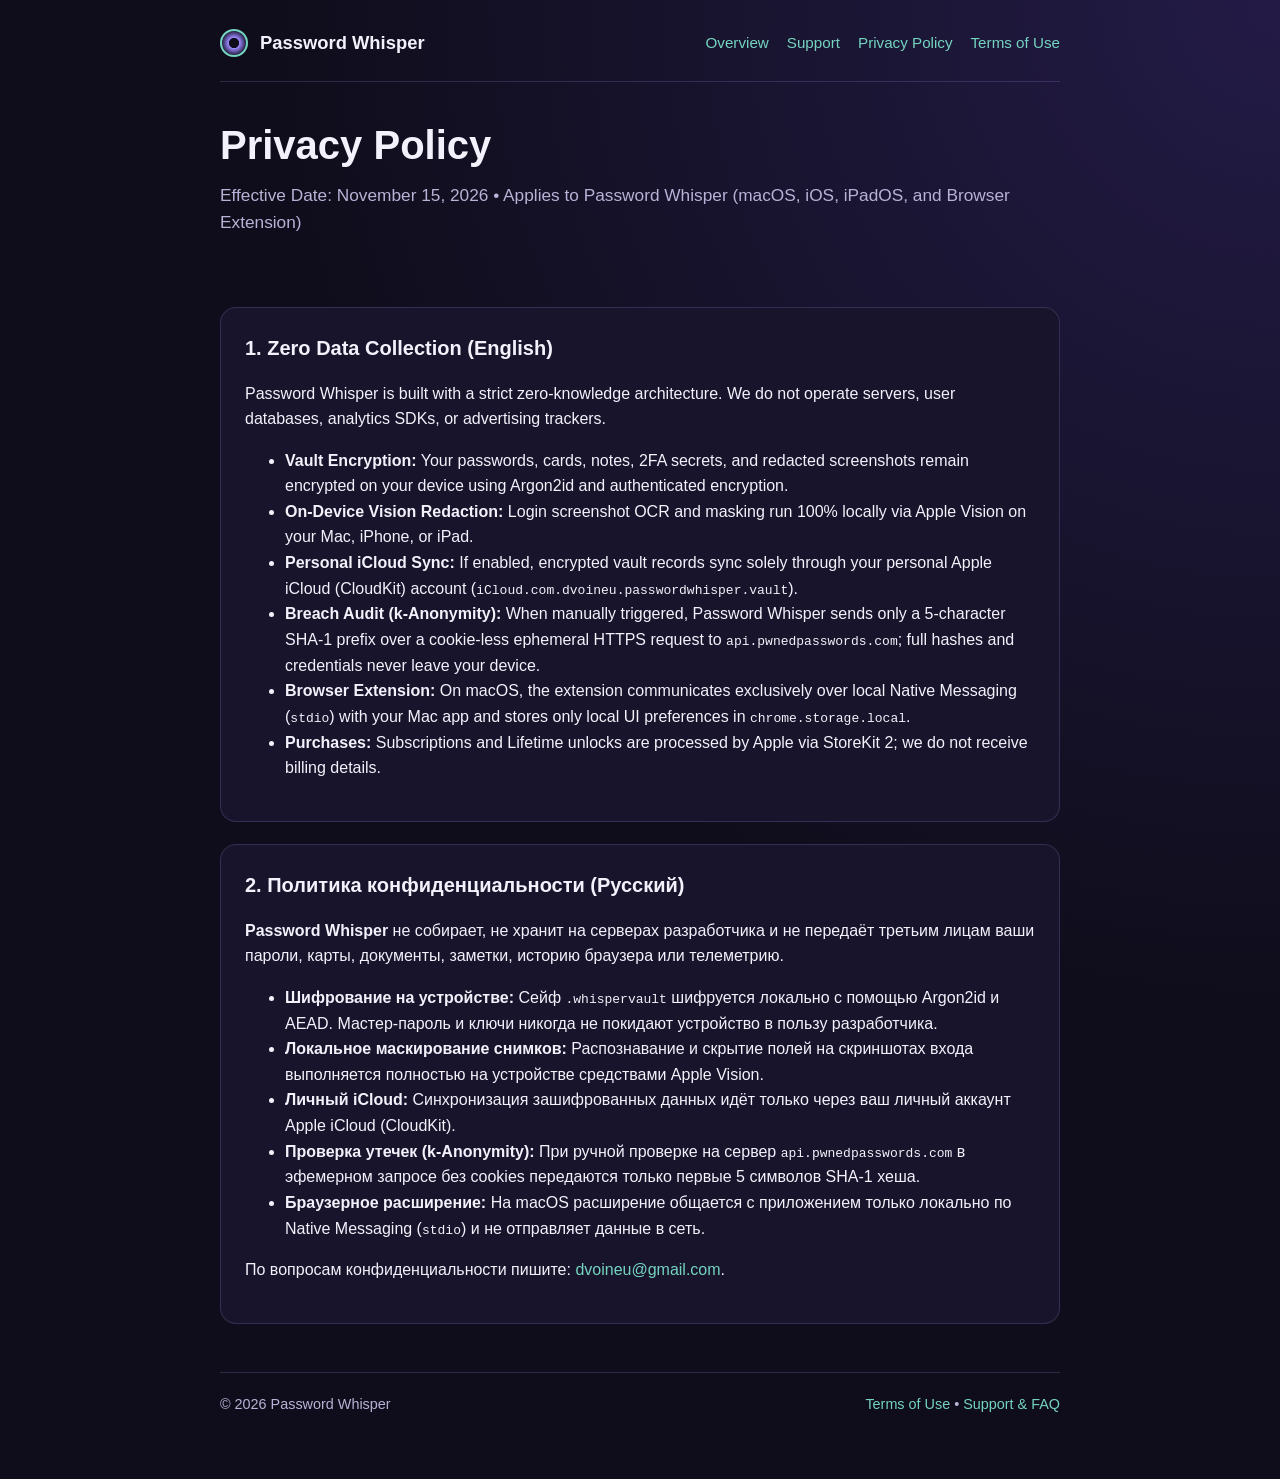
==== privacy/index.html @ 9f882ae6 "Deploy Password Whisper static site (Privacy Policy, Terms & Support)" ====
<!DOCTYPE html>
<html lang="en">
<head>
  <meta charset="utf-8">
  <meta name="viewport" content="width=device-width, initial-scale=1">
  <title>Privacy Policy — Password Whisper</title>
  <link rel="stylesheet" href="../style.css">
</head>
<body>
  <div class="wrap">
    <header>
      <a class="brand" href="../">
        <span class="iris-dot" aria-hidden="true"></span>
        <span>Password Whisper</span>
      </a>
      <nav aria-label="Primary">
        <a href="../">Overview</a>
        <a href="../support/">Support</a>
        <a href="./">Privacy Policy</a>
        <a href="../terms/">Terms of Use</a>
      </nav>
    </header>

    <main>
      <section class="hero">
        <h1>Privacy Policy</h1>
        <p class="lead">Effective Date: November 15, 2026 • Applies to Password Whisper (macOS, iOS, iPadOS, and Browser Extension)</p>
      </section>

      <section class="section">
        <h2>1. Zero Data Collection (English)</h2>
        <p>Password Whisper is built with a strict zero-knowledge architecture. We do not operate servers, user databases, analytics SDKs, or advertising trackers.</p>
        <ul>
          <li><strong>Vault Encryption:</strong> Your passwords, cards, notes, 2FA secrets, and redacted screenshots remain encrypted on your device using Argon2id and authenticated encryption.</li>
          <li><strong>On-Device Vision Redaction:</strong> Login screenshot OCR and masking run 100% locally via Apple Vision on your Mac, iPhone, or iPad.</li>
          <li><strong>Personal iCloud Sync:</strong> If enabled, encrypted vault records sync solely through your personal Apple iCloud (CloudKit) account (<code>iCloud.com.dvoineu.passwordwhisper.vault</code>).</li>
          <li><strong>Breach Audit (k-Anonymity):</strong> When manually triggered, Password Whisper sends only a 5-character SHA-1 prefix over a cookie-less ephemeral HTTPS request to <code>api.pwnedpasswords.com</code>; full hashes and credentials never leave your device.</li>
          <li><strong>Browser Extension:</strong> On macOS, the extension communicates exclusively over local Native Messaging (<code>stdio</code>) with your Mac app and stores only local UI preferences in <code>chrome.storage.local</code>.</li>
          <li><strong>Purchases:</strong> Subscriptions and Lifetime unlocks are processed by Apple via StoreKit 2; we do not receive billing details.</li>
        </ul>
      </section>

      <section class="section" lang="ru">
        <h2>2. Политика конфиденциальности (Русский)</h2>
        <p><strong>Password Whisper</strong> не собирает, не хранит на серверах разработчика и не передаёт третьим лицам ваши пароли, карты, документы, заметки, историю браузера или телеметрию.</p>
        <ul>
          <li><strong>Шифрование на устройстве:</strong> Сейф <code>.whispervault</code> шифруется локально с помощью Argon2id и AEAD. Мастер-пароль и ключи никогда не покидают устройство в пользу разработчика.</li>
          <li><strong>Локальное маскирование снимков:</strong> Распознавание и скрытие полей на скриншотах входа выполняется полностью на устройстве средствами Apple Vision.</li>
          <li><strong>Личный iCloud:</strong> Синхронизация зашифрованных данных идёт только через ваш личный аккаунт Apple iCloud (CloudKit).</li>
          <li><strong>Проверка утечек (k-Anonymity):</strong> При ручной проверке на сервер <code>api.pwnedpasswords.com</code> в эфемерном запросе без cookies передаются только первые 5 символов SHA-1 хеша.</li>
          <li><strong>Браузерное расширение:</strong> На macOS расширение общается с приложением только локально по Native Messaging (<code>stdio</code>) и не отправляет данные в сеть.</li>
        </ul>
        <p>По вопросам конфиденциальности пишите: <a href="mailto:dvoineu@gmail.com">dvoineu@gmail.com</a>.</p>
      </section>
    </main>

    <footer>
      <span>© 2026 Password Whisper</span>
      <span><a href="../terms/">Terms of Use</a> • <a href="../support/">Support & FAQ</a></span>
    </footer>
  </div>
</body>
</html>
---- style.css ----
:root {
  --bg: #0f0d1b;
  --surface: #18142b;
  --surface-alt: #211c3a;
  --border: rgba(167, 152, 240, 0.2);
  --text: #f3f1fb;
  --muted: #b8b2d6;
  --accent: #74d4c0;
  --iris: #9c88ff;
}

* {
  box-sizing: border-box;
}

body {
  margin: 0;
  font-family: -apple-system, BlinkMacSystemFont, "SF Pro Text", "Segoe UI", Roboto, sans-serif;
  background: radial-gradient(circle at top right, #231b46 0%, var(--bg) 52%);
  color: var(--text);
  line-height: 1.6;
}

a {
  color: var(--accent);
  text-decoration: none;
}

a:hover {
  text-decoration: underline;
}

.wrap {
  max-width: 880px;
  margin: 0 auto;
  padding: 28px 20px 64px;
}

header {
  display: flex;
  flex-wrap: wrap;
  align-items: center;
  justify-content: space-between;
  gap: 16px;
  padding-bottom: 24px;
  border-bottom: 1px solid var(--border);
}

.brand {
  display: flex;
  align-items: center;
  gap: 12px;
  font-weight: 700;
  font-size: 1.15rem;
  color: var(--text);
}

.iris-dot {
  width: 28px;
  height: 28px;
  border-radius: 50%;
  border: 2px solid var(--accent);
  background: radial-gradient(circle, var(--bg) 28%, var(--iris) 32%, var(--surface) 75%);
  display: inline-block;
}

nav {
  display: flex;
  flex-wrap: wrap;
  gap: 18px;
  font-size: 0.95rem;
}

.hero {
  padding: 40px 0 28px;
}

h1 {
  font-size: clamp(1.9rem, 4vw, 2.5rem);
  line-height: 1.18;
  margin: 0 0 12px;
}

.lead {
  color: var(--muted);
  font-size: 1.08rem;
  margin: 0 0 20px;
}

.badges {
  display: flex;
  flex-wrap: wrap;
  gap: 10px;
  margin-bottom: 12px;
}

.badge {
  background: var(--surface-alt);
  border: 1px solid var(--border);
  border-radius: 999px;
  padding: 6px 12px;
  font-size: 0.85rem;
  color: var(--text);
}

.grid {
  display: grid;
  grid-template-columns: repeat(auto-fit, minmax(250px, 1fr));
  gap: 16px;
  margin: 24px 0;
}

.card {
  background: var(--surface);
  border: 1px solid var(--border);
  border-radius: 16px;
  padding: 20px;
}

.card h2,
.card h3 {
  margin-top: 0;
  font-size: 1.1rem;
}

.card p,
.card li {
  color: var(--muted);
}

.section {
  background: var(--surface);
  border: 1px solid var(--border);
  border-radius: 16px;
  padding: 24px;
  margin-top: 22px;
}

.section h2 {
  margin-top: 0;
  font-size: 1.25rem;
}

footer {
  margin-top: 48px;
  padding-top: 20px;
  border-top: 1px solid var(--border);
  color: var(--muted);
  font-size: 0.9rem;
  display: flex;
  flex-wrap: wrap;
  justify-content: space-between;
  gap: 12px;
}
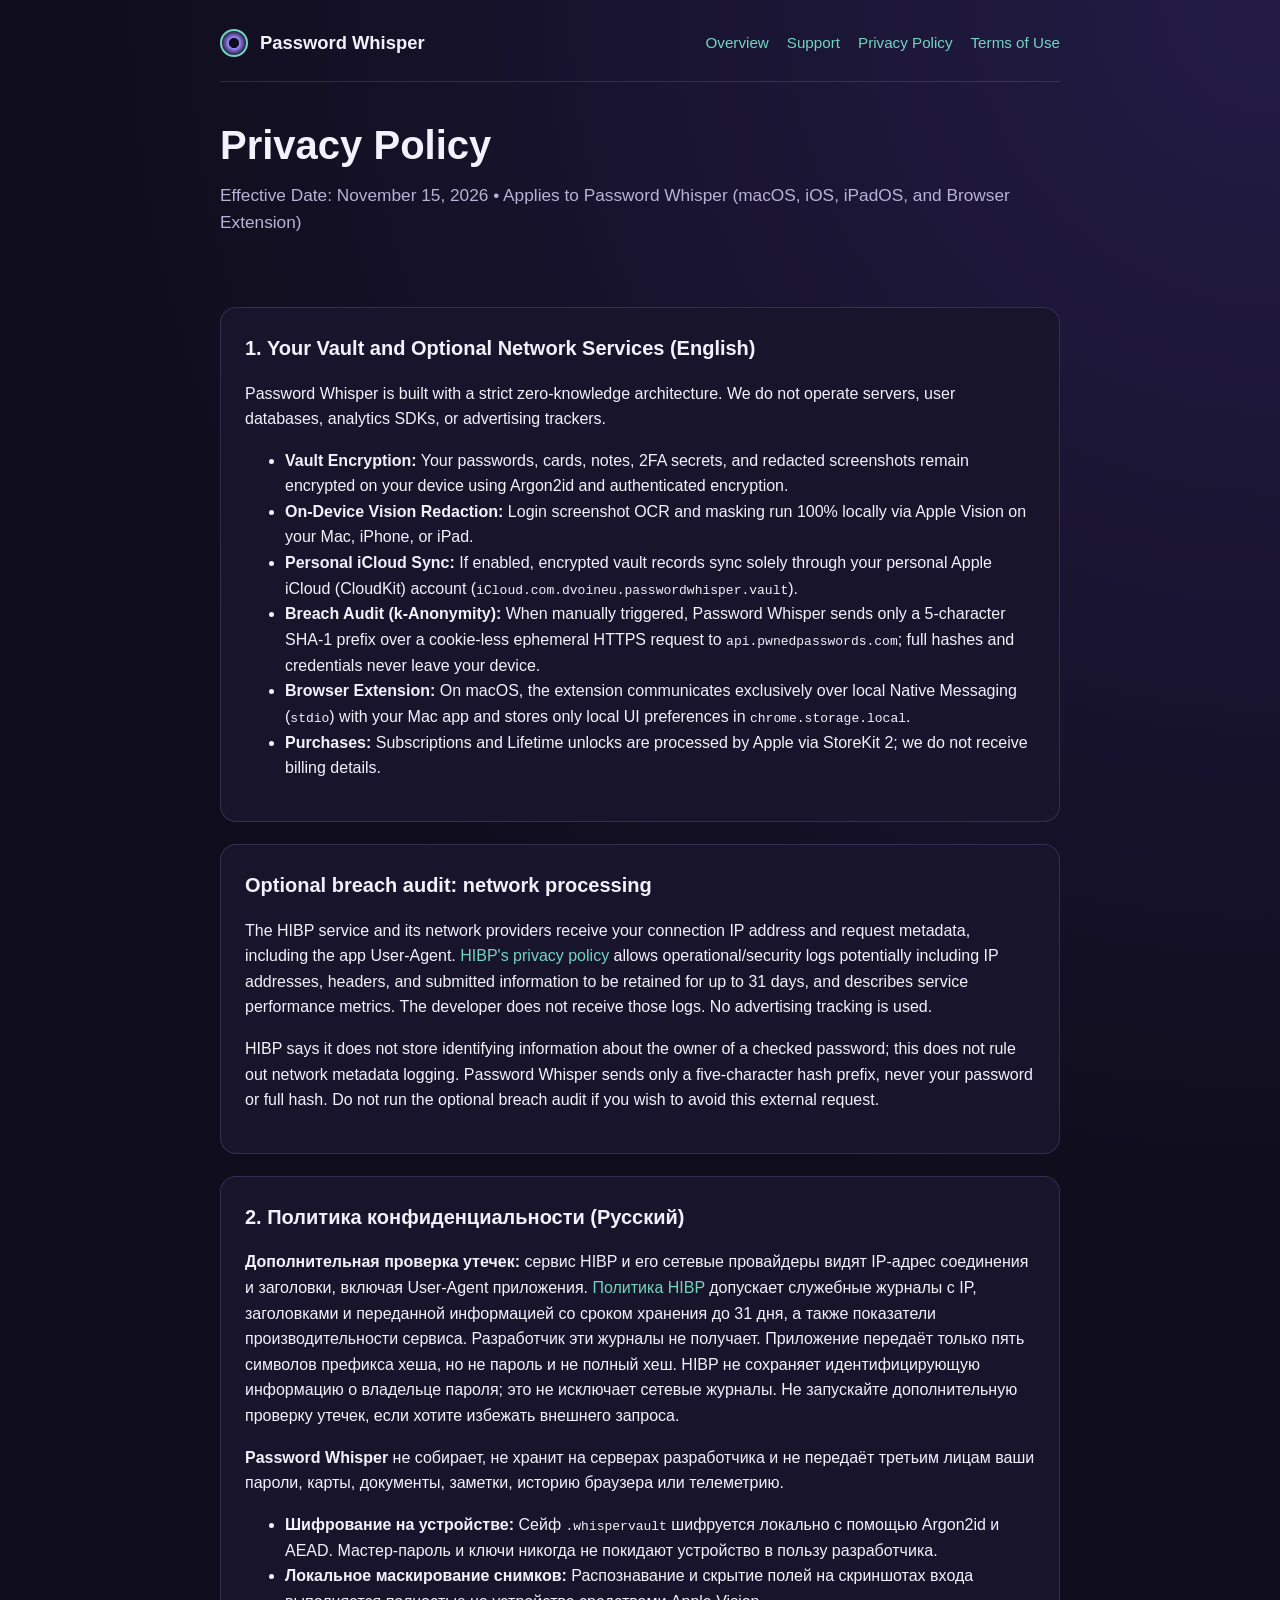
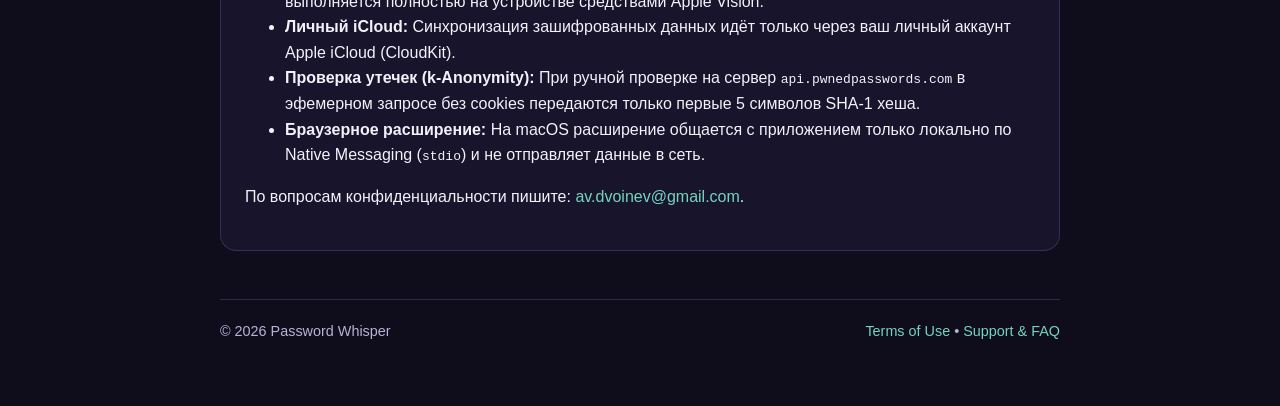
==== commit bfc1a5aa: "docs(privacy): disclose HIBP operational logging" ====
--- a/privacy/index.html
+++ b/privacy/index.html
@@ -28,7 +28,7 @@
       </section>
 
       <section class="section">
-        <h2>1. Zero Data Collection (English)</h2>
+        <h2>1. Your Vault and Optional Network Services (English)</h2>
         <p>Password Whisper is built with a strict zero-knowledge architecture. We do not operate servers, user databases, analytics SDKs, or advertising trackers.</p>
         <ul>
           <li><strong>Vault Encryption:</strong> Your passwords, cards, notes, 2FA secrets, and redacted screenshots remain encrypted on your device using Argon2id and authenticated encryption.</li>
@@ -40,8 +40,15 @@
         </ul>
       </section>
 
+      <section class="section">
+        <h2>Optional breach audit: network processing</h2>
+        <p>The HIBP service and its network providers receive your connection IP address and request metadata, including the app User-Agent. <a href="https://haveibeenpwned.com/privacy/">HIBP's privacy policy</a> allows operational/security logs potentially including IP addresses, headers, and submitted information to be retained for up to 31 days, and describes service performance metrics. The developer does not receive those logs. No advertising tracking is used.</p>
+        <p>HIBP says it does not store identifying information about the owner of a checked password; this does not rule out network metadata logging. Password Whisper sends only a five-character hash prefix, never your password or full hash. Do not run the optional breach audit if you wish to avoid this external request.</p>
+      </section>
+
       <section class="section" lang="ru">
         <h2>2. Политика конфиденциальности (Русский)</h2>
+        <p><strong>Дополнительная проверка утечек:</strong> сервис HIBP и его сетевые провайдеры видят IP-адрес соединения и заголовки, включая User-Agent приложения. <a href="https://haveibeenpwned.com/privacy/">Политика HIBP</a> допускает служебные журналы с IP, заголовками и переданной информацией со сроком хранения до 31 дня, а также показатели производительности сервиса. Разработчик эти журналы не получает. Приложение передаёт только пять символов префикса хеша, но не пароль и не полный хеш. HIBP не сохраняет идентифицирующую информацию о владельце пароля; это не исключает сетевые журналы. Не запускайте дополнительную проверку утечек, если хотите избежать внешнего запроса.</p>
         <p><strong>Password Whisper</strong> не собирает, не хранит на серверах разработчика и не передаёт третьим лицам ваши пароли, карты, документы, заметки, историю браузера или телеметрию.</p>
         <ul>
           <li><strong>Шифрование на устройстве:</strong> Сейф <code>.whispervault</code> шифруется локально с помощью Argon2id и AEAD. Мастер-пароль и ключи никогда не покидают устройство в пользу разработчика.</li>
@@ -50,7 +57,7 @@
           <li><strong>Проверка утечек (k-Anonymity):</strong> При ручной проверке на сервер <code>api.pwnedpasswords.com</code> в эфемерном запросе без cookies передаются только первые 5 символов SHA-1 хеша.</li>
           <li><strong>Браузерное расширение:</strong> На macOS расширение общается с приложением только локально по Native Messaging (<code>stdio</code>) и не отправляет данные в сеть.</li>
         </ul>
-        <p>По вопросам конфиденциальности пишите: <a href="mailto:dvoineu@gmail.com">dvoineu@gmail.com</a>.</p>
+        <p>По вопросам конфиденциальности пишите: <a href="mailto:av.dvoinev@gmail.com">av.dvoinev@gmail.com</a>.</p>
       </section>
     </main>
 
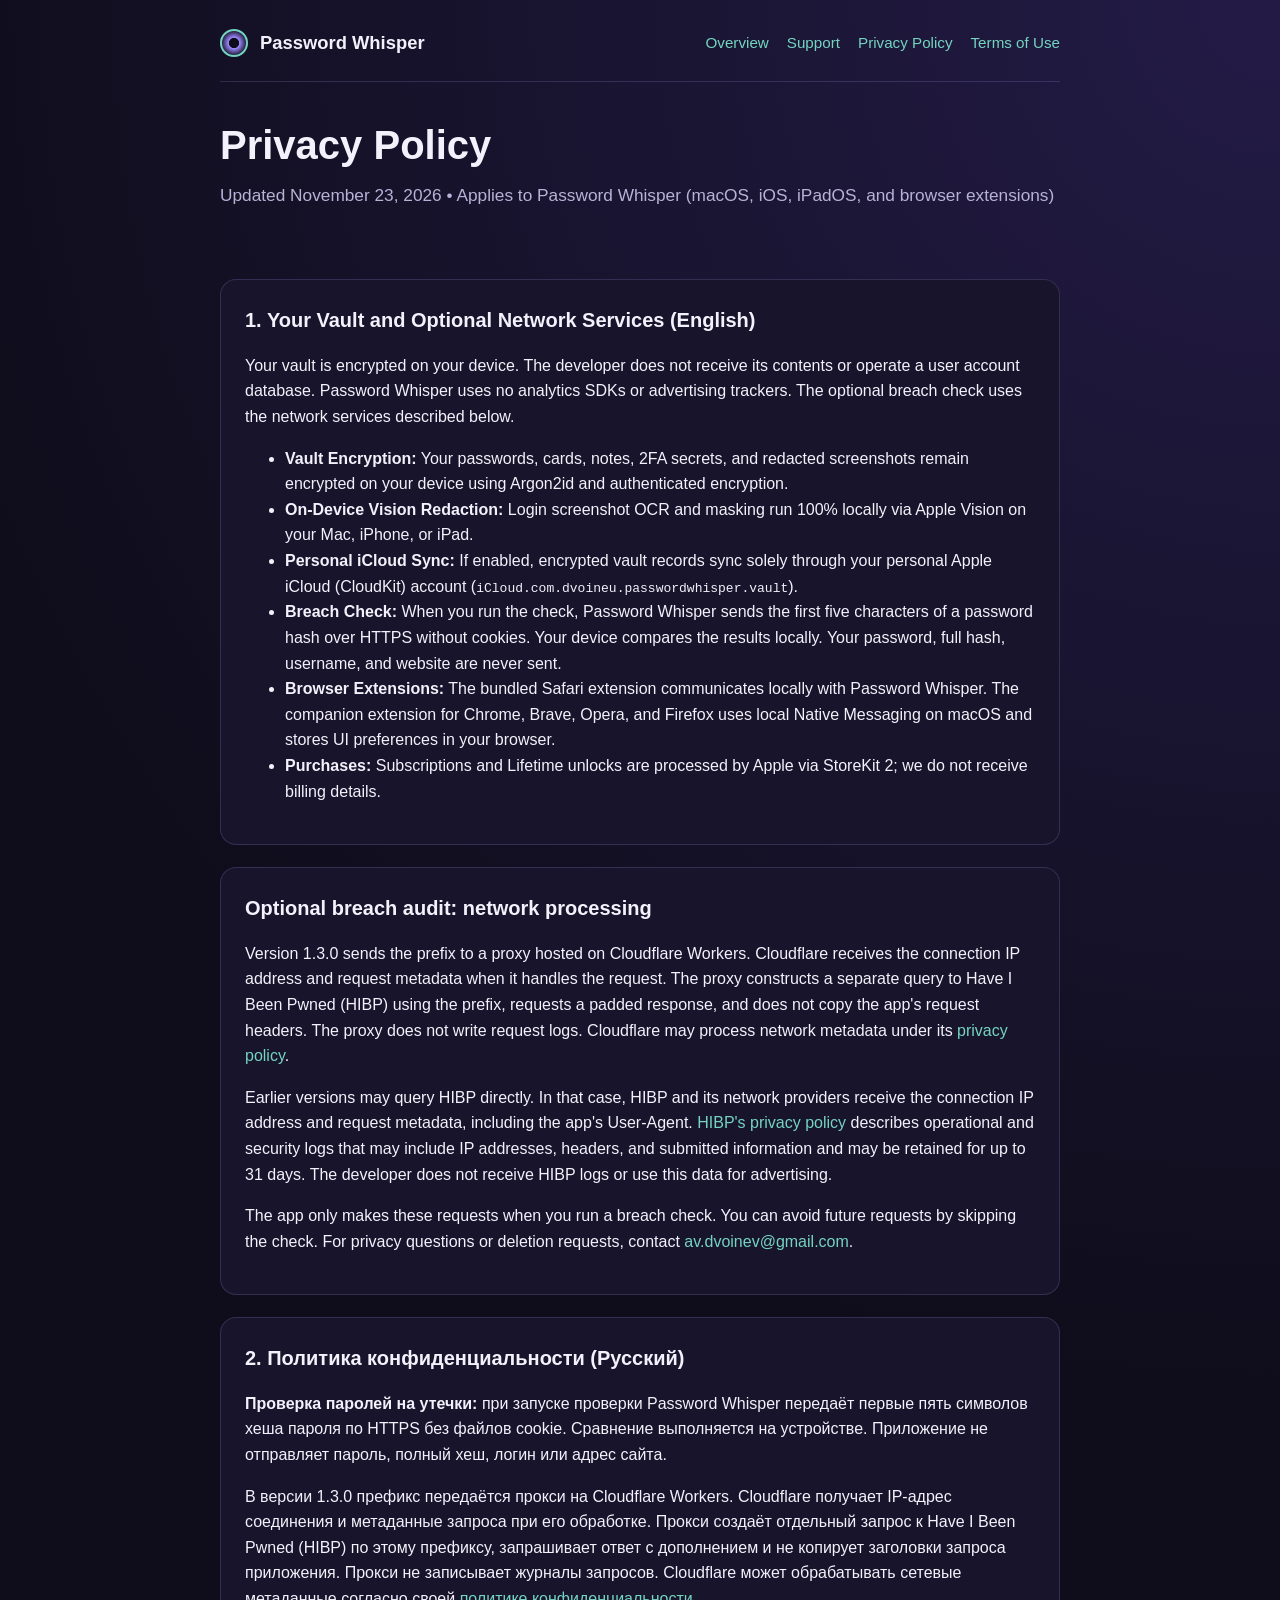
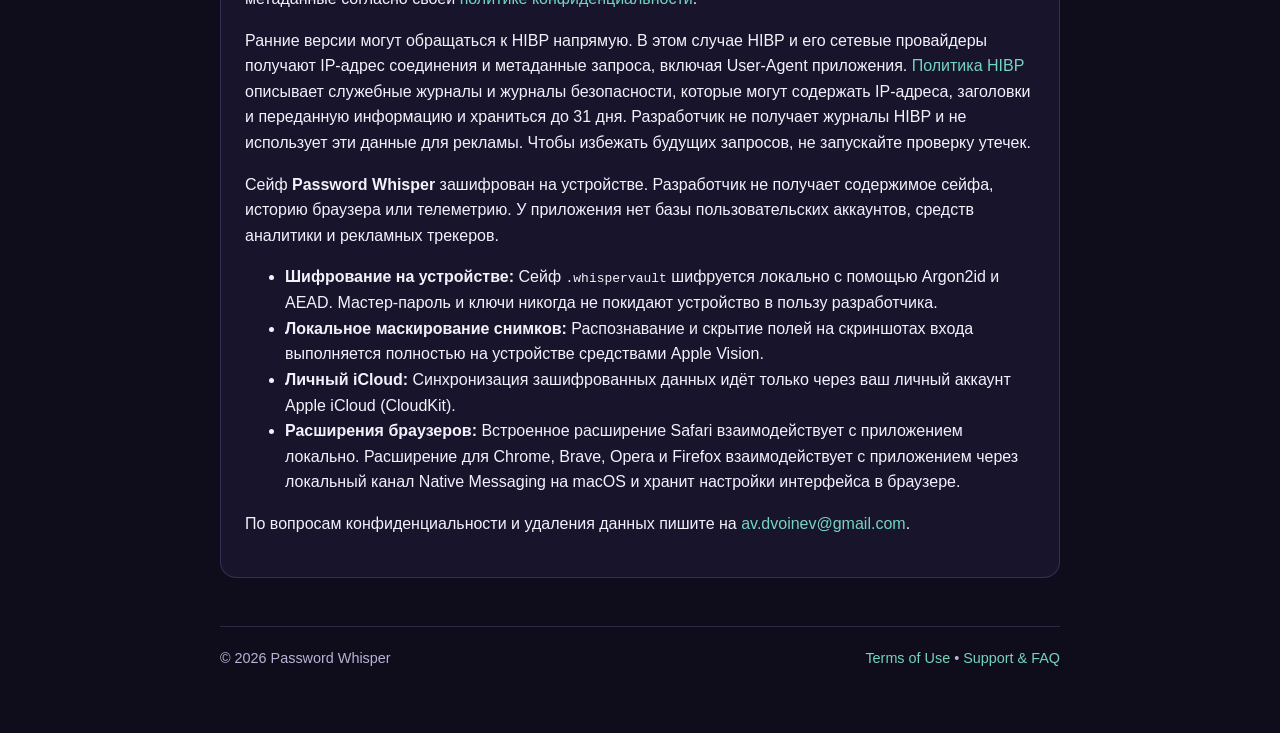
==== commit 0a3ca7a1: "docs(privacy): disclose breach-check proxy for 1.3.0" ====
--- a/privacy/index.html
+++ b/privacy/index.html
@@ -24,40 +24,42 @@
     <main>
       <section class="hero">
         <h1>Privacy Policy</h1>
-        <p class="lead">Effective Date: November 15, 2026 • Applies to Password Whisper (macOS, iOS, iPadOS, and Browser Extension)</p>
+        <p class="lead">Updated November 23, 2026 • Applies to Password Whisper (macOS, iOS, iPadOS, and browser extensions)</p>
       </section>
 
       <section class="section">
         <h2>1. Your Vault and Optional Network Services (English)</h2>
-        <p>Password Whisper is built with a strict zero-knowledge architecture. We do not operate servers, user databases, analytics SDKs, or advertising trackers.</p>
+        <p>Your vault is encrypted on your device. The developer does not receive its contents or operate a user account database. Password Whisper uses no analytics SDKs or advertising trackers. The optional breach check uses the network services described below.</p>
         <ul>
           <li><strong>Vault Encryption:</strong> Your passwords, cards, notes, 2FA secrets, and redacted screenshots remain encrypted on your device using Argon2id and authenticated encryption.</li>
           <li><strong>On-Device Vision Redaction:</strong> Login screenshot OCR and masking run 100% locally via Apple Vision on your Mac, iPhone, or iPad.</li>
           <li><strong>Personal iCloud Sync:</strong> If enabled, encrypted vault records sync solely through your personal Apple iCloud (CloudKit) account (<code>iCloud.com.dvoineu.passwordwhisper.vault</code>).</li>
-          <li><strong>Breach Audit (k-Anonymity):</strong> When manually triggered, Password Whisper sends only a 5-character SHA-1 prefix over a cookie-less ephemeral HTTPS request to <code>api.pwnedpasswords.com</code>; full hashes and credentials never leave your device.</li>
-          <li><strong>Browser Extension:</strong> On macOS, the extension communicates exclusively over local Native Messaging (<code>stdio</code>) with your Mac app and stores only local UI preferences in <code>chrome.storage.local</code>.</li>
+          <li><strong>Breach Check:</strong> When you run the check, Password Whisper sends the first five characters of a password hash over HTTPS without cookies. Your device compares the results locally. Your password, full hash, username, and website are never sent.</li>
+          <li><strong>Browser Extensions:</strong> The bundled Safari extension communicates locally with Password Whisper. The companion extension for Chrome, Brave, Opera, and Firefox uses local Native Messaging on macOS and stores UI preferences in your browser.</li>
           <li><strong>Purchases:</strong> Subscriptions and Lifetime unlocks are processed by Apple via StoreKit 2; we do not receive billing details.</li>
         </ul>
       </section>
 
       <section class="section">
         <h2>Optional breach audit: network processing</h2>
-        <p>The HIBP service and its network providers receive your connection IP address and request metadata, including the app User-Agent. <a href="https://haveibeenpwned.com/privacy/">HIBP's privacy policy</a> allows operational/security logs potentially including IP addresses, headers, and submitted information to be retained for up to 31 days, and describes service performance metrics. The developer does not receive those logs. No advertising tracking is used.</p>
-        <p>HIBP says it does not store identifying information about the owner of a checked password; this does not rule out network metadata logging. Password Whisper sends only a five-character hash prefix, never your password or full hash. Do not run the optional breach audit if you wish to avoid this external request.</p>
+        <p>Version 1.3.0 sends the prefix to a proxy hosted on Cloudflare Workers. Cloudflare receives the connection IP address and request metadata when it handles the request. The proxy constructs a separate query to Have I Been Pwned (HIBP) using the prefix, requests a padded response, and does not copy the app's request headers. The proxy does not write request logs. Cloudflare may process network metadata under its <a href="https://www.cloudflare.com/privacypolicy/">privacy policy</a>.</p>
+        <p>Earlier versions may query HIBP directly. In that case, HIBP and its network providers receive the connection IP address and request metadata, including the app's User-Agent. <a href="https://haveibeenpwned.com/privacy/">HIBP's privacy policy</a> describes operational and security logs that may include IP addresses, headers, and submitted information and may be retained for up to 31 days. The developer does not receive HIBP logs or use this data for advertising.</p>
+        <p>The app only makes these requests when you run a breach check. You can avoid future requests by skipping the check. For privacy questions or deletion requests, contact <a href="mailto:av.dvoinev@gmail.com">av.dvoinev@gmail.com</a>.</p>
       </section>
 
       <section class="section" lang="ru">
         <h2>2. Политика конфиденциальности (Русский)</h2>
-        <p><strong>Дополнительная проверка утечек:</strong> сервис HIBP и его сетевые провайдеры видят IP-адрес соединения и заголовки, включая User-Agent приложения. <a href="https://haveibeenpwned.com/privacy/">Политика HIBP</a> допускает служебные журналы с IP, заголовками и переданной информацией со сроком хранения до 31 дня, а также показатели производительности сервиса. Разработчик эти журналы не получает. Приложение передаёт только пять символов префикса хеша, но не пароль и не полный хеш. HIBP не сохраняет идентифицирующую информацию о владельце пароля; это не исключает сетевые журналы. Не запускайте дополнительную проверку утечек, если хотите избежать внешнего запроса.</p>
-        <p><strong>Password Whisper</strong> не собирает, не хранит на серверах разработчика и не передаёт третьим лицам ваши пароли, карты, документы, заметки, историю браузера или телеметрию.</p>
+        <p><strong>Проверка паролей на утечки:</strong> при запуске проверки Password Whisper передаёт первые пять символов хеша пароля по HTTPS без файлов cookie. Сравнение выполняется на устройстве. Приложение не отправляет пароль, полный хеш, логин или адрес сайта.</p>
+        <p>В версии 1.3.0 префикс передаётся прокси на Cloudflare Workers. Cloudflare получает IP-адрес соединения и метаданные запроса при его обработке. Прокси создаёт отдельный запрос к Have I Been Pwned (HIBP) по этому префиксу, запрашивает ответ с дополнением и не копирует заголовки запроса приложения. Прокси не записывает журналы запросов. Cloudflare может обрабатывать сетевые метаданные согласно своей <a href="https://www.cloudflare.com/privacypolicy/">политике конфиденциальности</a>.</p>
+        <p>Ранние версии могут обращаться к HIBP напрямую. В этом случае HIBP и его сетевые провайдеры получают IP-адрес соединения и метаданные запроса, включая User-Agent приложения. <a href="https://haveibeenpwned.com/privacy/">Политика HIBP</a> описывает служебные журналы и журналы безопасности, которые могут содержать IP-адреса, заголовки и переданную информацию и храниться до 31 дня. Разработчик не получает журналы HIBP и не использует эти данные для рекламы. Чтобы избежать будущих запросов, не запускайте проверку утечек.</p>
+        <p>Сейф <strong>Password Whisper</strong> зашифрован на устройстве. Разработчик не получает содержимое сейфа, историю браузера или телеметрию. У приложения нет базы пользовательских аккаунтов, средств аналитики и рекламных трекеров.</p>
         <ul>
           <li><strong>Шифрование на устройстве:</strong> Сейф <code>.whispervault</code> шифруется локально с помощью Argon2id и AEAD. Мастер-пароль и ключи никогда не покидают устройство в пользу разработчика.</li>
           <li><strong>Локальное маскирование снимков:</strong> Распознавание и скрытие полей на скриншотах входа выполняется полностью на устройстве средствами Apple Vision.</li>
           <li><strong>Личный iCloud:</strong> Синхронизация зашифрованных данных идёт только через ваш личный аккаунт Apple iCloud (CloudKit).</li>
-          <li><strong>Проверка утечек (k-Anonymity):</strong> При ручной проверке на сервер <code>api.pwnedpasswords.com</code> в эфемерном запросе без cookies передаются только первые 5 символов SHA-1 хеша.</li>
-          <li><strong>Браузерное расширение:</strong> На macOS расширение общается с приложением только локально по Native Messaging (<code>stdio</code>) и не отправляет данные в сеть.</li>
+          <li><strong>Расширения браузеров:</strong> Встроенное расширение Safari взаимодействует с приложением локально. Расширение для Chrome, Brave, Opera и Firefox взаимодействует с приложением через локальный канал Native Messaging на macOS и хранит настройки интерфейса в браузере.</li>
         </ul>
-        <p>По вопросам конфиденциальности пишите: <a href="mailto:av.dvoinev@gmail.com">av.dvoinev@gmail.com</a>.</p>
+        <p>По вопросам конфиденциальности и удаления данных пишите на <a href="mailto:av.dvoinev@gmail.com">av.dvoinev@gmail.com</a>.</p>
       </section>
     </main>
 
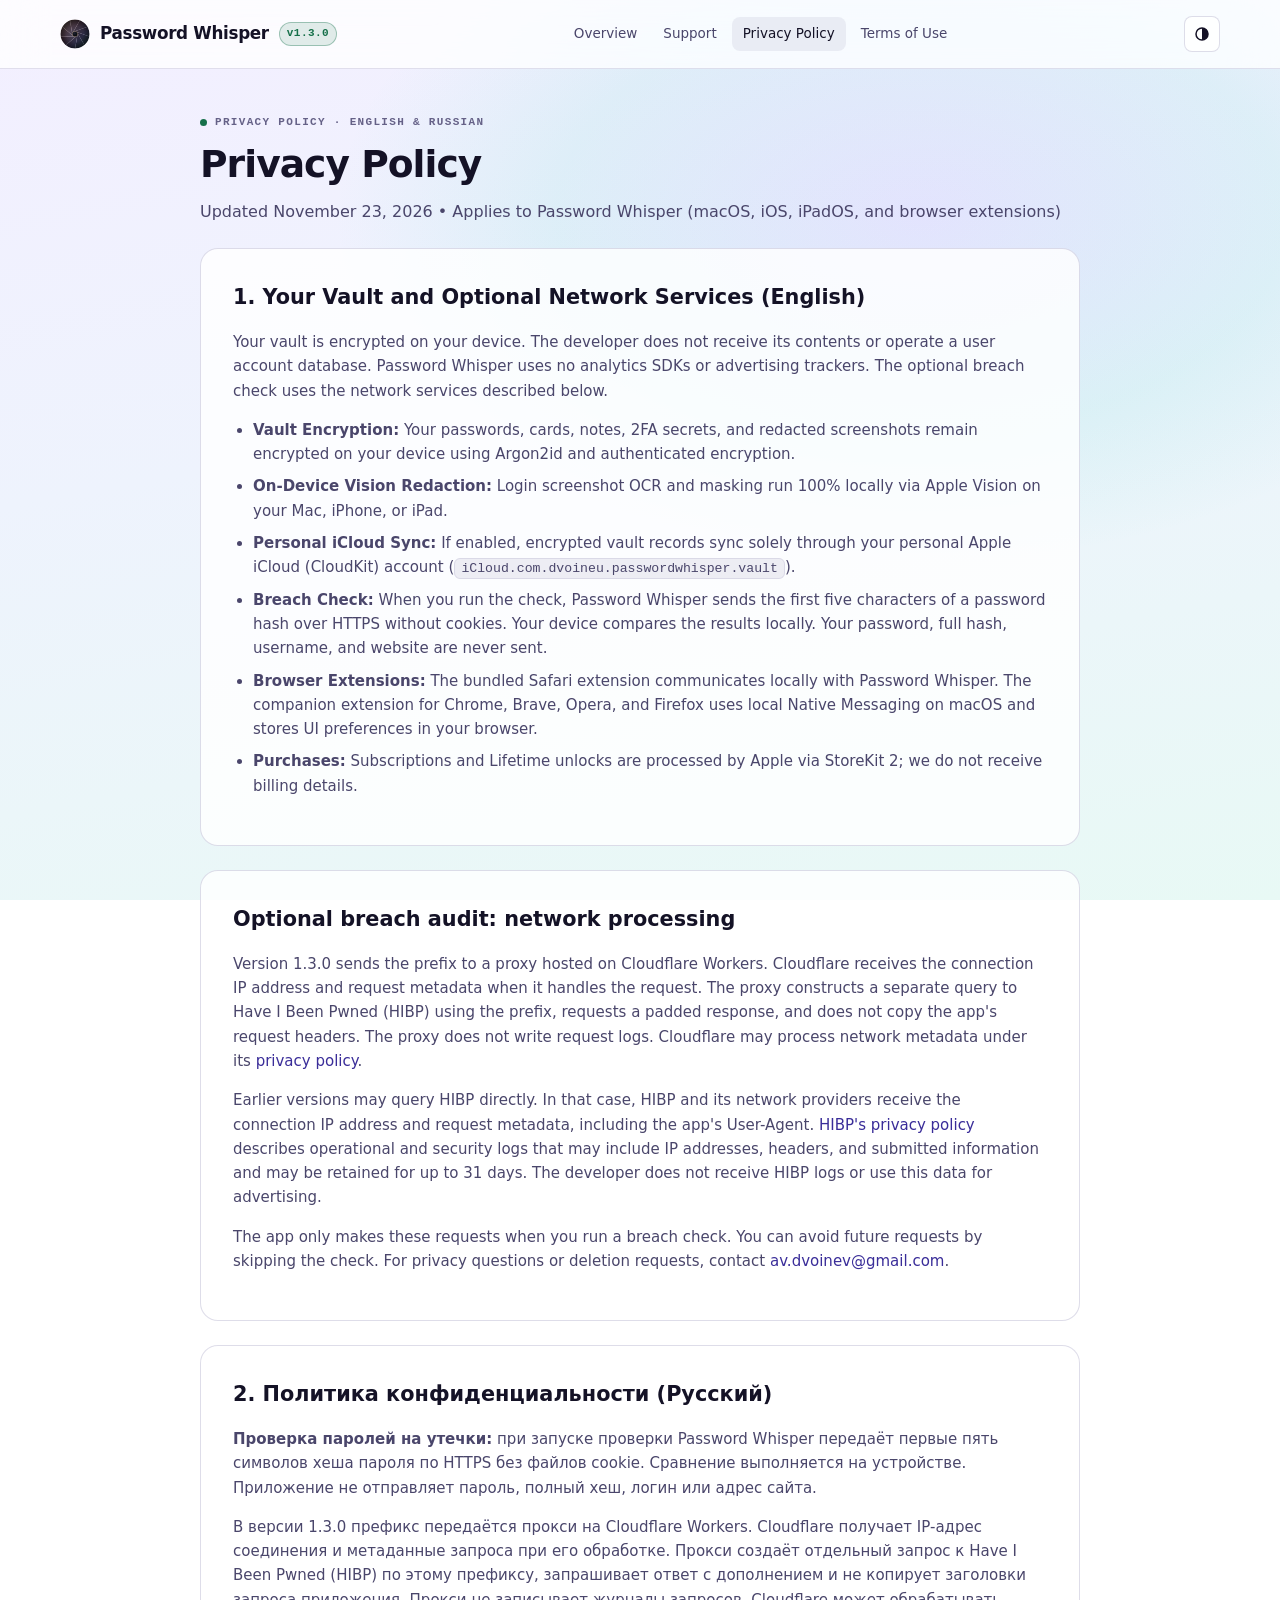
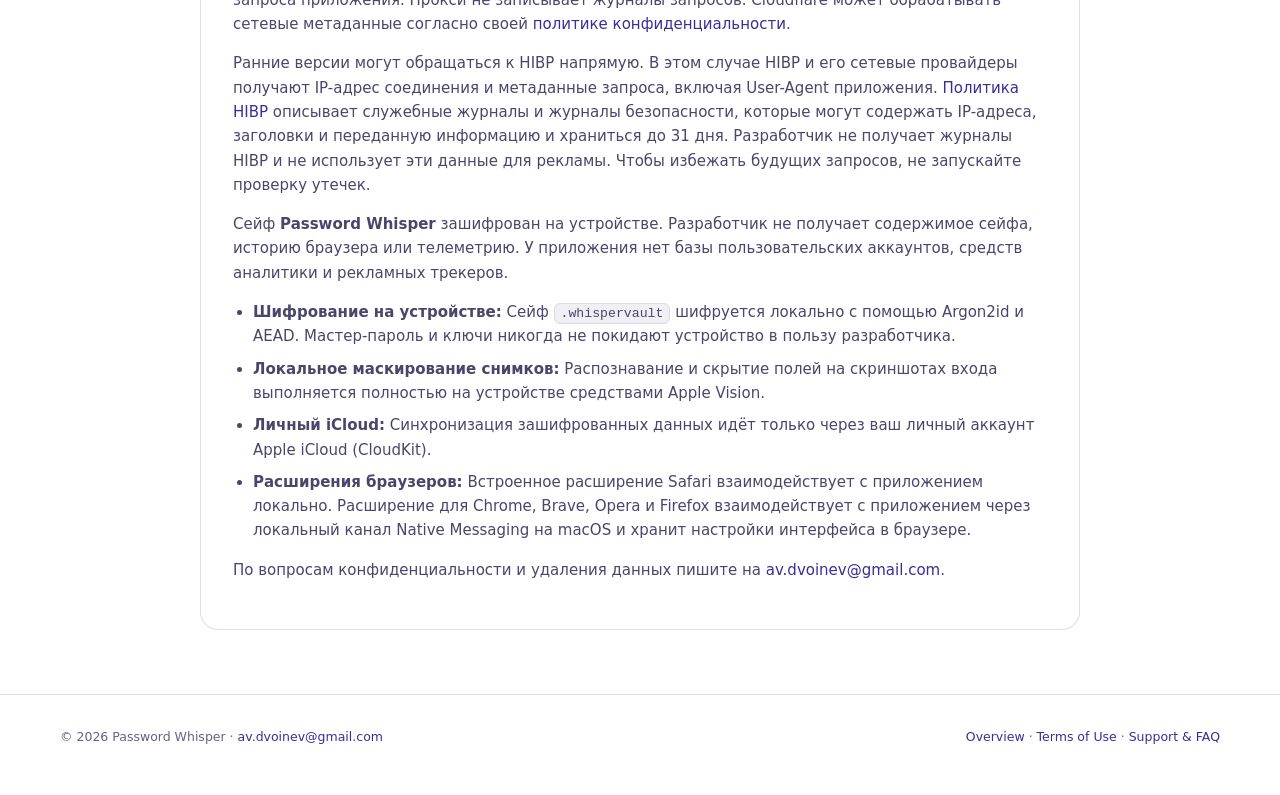
==== commit 521651a6: "feat(site): publish Password Whisper v1.3.0 Sentinel redesign with Iris animations and extension lin" ====
--- a/privacy/index.html
+++ b/privacy/index.html
@@ -3,70 +3,129 @@
 <head>
   <meta charset="utf-8">
   <meta name="viewport" content="width=device-width, initial-scale=1">
+  <meta name="color-scheme" content="light dark">
+  <script>
+    try {
+      var t = localStorage.getItem('pw-site-theme');
+      var m = document.querySelector('meta[name="color-scheme"]');
+      if (t === 'night' || t === 'dusk') { m.content = 'dark'; document.documentElement.dataset.sentinelTheme = t; }
+      else if (t === 'day') { m.content = 'light'; document.documentElement.dataset.sentinelTheme = 'day'; }
+    } catch (e) {}
+  </script>
   <title>Privacy Policy — Password Whisper</title>
+  <link rel="icon" type="image/svg+xml" href="../assets/sentinel-iris.svg">
   <link rel="stylesheet" href="../style.css">
+  <script src="../app.js" defer></script>
 </head>
 <body>
-  <div class="wrap">
-    <header>
+  <a class="skip-link" href="#main-content">Skip to main content</a>
+
+  <header class="site-header">
+    <div class="container header-inner">
       <a class="brand" href="../">
-        <span class="iris-dot" aria-hidden="true"></span>
+        <img class="brand-mark" src="../assets/sentinel-iris.svg" alt="" width="30" height="30">
         <span>Password Whisper</span>
+        <span class="version-pill">v1.3.0</span>
       </a>
-      <nav aria-label="Primary">
-        <a href="../">Overview</a>
-        <a href="../support/">Support</a>
-        <a href="./">Privacy Policy</a>
-        <a href="../terms/">Terms of Use</a>
+
+      <nav aria-label="Primary navigation">
+        <ul class="nav-links">
+          <li><a href="../">Overview</a></li>
+          <li><a href="../support/">Support</a></li>
+          <li><a href="./" aria-current="page">Privacy Policy</a></li>
+          <li><a href="../terms/">Terms of Use</a></li>
+        </ul>
       </nav>
-    </header>
 
-    <main>
-      <section class="hero">
-        <h1>Privacy Policy</h1>
-        <p class="lead">Updated November 23, 2026 • Applies to Password Whisper (macOS, iOS, iPadOS, and browser extensions)</p>
-      </section>
+      <div class="header-controls">
+        <button type="button" class="btn btn--soft theme-popover-btn" popovertarget="theme-popover" aria-label="Appearance theme" title="Theme">
+          <svg width="16" height="16" viewBox="0 0 16 16" fill="none" aria-hidden="true">
+            <circle cx="8" cy="8" r="6" stroke="currentColor" stroke-width="1.5"/>
+            <path d="M8 2a6 6 0 0 1 0 12V2Z" fill="currentColor"/>
+          </svg>
+        </button>
 
-      <section class="section">
-        <h2>1. Your Vault and Optional Network Services (English)</h2>
-        <p>Your vault is encrypted on your device. The developer does not receive its contents or operate a user account database. Password Whisper uses no analytics SDKs or advertising trackers. The optional breach check uses the network services described below.</p>
-        <ul>
-          <li><strong>Vault Encryption:</strong> Your passwords, cards, notes, 2FA secrets, and redacted screenshots remain encrypted on your device using Argon2id and authenticated encryption.</li>
-          <li><strong>On-Device Vision Redaction:</strong> Login screenshot OCR and masking run 100% locally via Apple Vision on your Mac, iPhone, or iPad.</li>
-          <li><strong>Personal iCloud Sync:</strong> If enabled, encrypted vault records sync solely through your personal Apple iCloud (CloudKit) account (<code>iCloud.com.dvoineu.passwordwhisper.vault</code>).</li>
-          <li><strong>Breach Check:</strong> When you run the check, Password Whisper sends the first five characters of a password hash over HTTPS without cookies. Your device compares the results locally. Your password, full hash, username, and website are never sent.</li>
-          <li><strong>Browser Extensions:</strong> The bundled Safari extension communicates locally with Password Whisper. The companion extension for Chrome, Brave, Opera, and Firefox uses local Native Messaging on macOS and stores UI preferences in your browser.</li>
-          <li><strong>Purchases:</strong> Subscriptions and Lifetime unlocks are processed by Apple via StoreKit 2; we do not receive billing details.</li>
-        </ul>
-      </section>
+        <button type="button" id="mobile-menu-open" class="btn btn--soft mobile-menu-btn" aria-label="Open menu">
+          <svg width="18" height="18" viewBox="0 0 18 18" fill="none" aria-hidden="true">
+            <path d="M2.5 4.5h13M2.5 9h13M2.5 13.5h13" stroke="currentColor" stroke-width="1.8" stroke-linecap="round"/>
+          </svg>
+        </button>
+      </div>
+    </div>
+  </header>
 
-      <section class="section">
-        <h2>Optional breach audit: network processing</h2>
-        <p>Version 1.3.0 sends the prefix to a proxy hosted on Cloudflare Workers. Cloudflare receives the connection IP address and request metadata when it handles the request. The proxy constructs a separate query to Have I Been Pwned (HIBP) using the prefix, requests a padded response, and does not copy the app's request headers. The proxy does not write request logs. Cloudflare may process network metadata under its <a href="https://www.cloudflare.com/privacypolicy/">privacy policy</a>.</p>
-        <p>Earlier versions may query HIBP directly. In that case, HIBP and its network providers receive the connection IP address and request metadata, including the app's User-Agent. <a href="https://haveibeenpwned.com/privacy/">HIBP's privacy policy</a> describes operational and security logs that may include IP addresses, headers, and submitted information and may be retained for up to 31 days. The developer does not receive HIBP logs or use this data for advertising.</p>
-        <p>The app only makes these requests when you run a breach check. You can avoid future requests by skipping the check. For privacy questions or deletion requests, contact <a href="mailto:av.dvoinev@gmail.com">av.dvoinev@gmail.com</a>.</p>
-      </section>
+  <div id="theme-popover" class="theme-popover" popover>
+    <div class="theme-popover-list" role="group" aria-label="Color theme">
+      <button type="button" class="seg-btn" data-theme-choice="system" aria-pressed="true"><span>Auto (System)</span><span class="theme-swatch" style="background: linear-gradient(135deg, #10131a 50%, #f3efff 50%);"></span></button>
+      <button type="button" class="seg-btn" data-theme-choice="night" aria-pressed="false"><span>Night</span><span class="theme-swatch" style="background: #10131a;"></span></button>
+      <button type="button" class="seg-btn" data-theme-choice="dusk" aria-pressed="false"><span>Dusk</span><span class="theme-swatch" style="background: linear-gradient(160deg, #744a8b, #2f3378);"></span></button>
+      <button type="button" class="seg-btn" data-theme-choice="day" aria-pressed="false"><span>Day · Pearl</span><span class="theme-swatch" style="background: linear-gradient(160deg, #f3efff, #e8f9f5);"></span></button>
+    </div>
+  </div>
 
-      <section class="section" lang="ru">
-        <h2>2. Политика конфиденциальности (Русский)</h2>
-        <p><strong>Проверка паролей на утечки:</strong> при запуске проверки Password Whisper передаёт первые пять символов хеша пароля по HTTPS без файлов cookie. Сравнение выполняется на устройстве. Приложение не отправляет пароль, полный хеш, логин или адрес сайта.</p>
-        <p>В версии 1.3.0 префикс передаётся прокси на Cloudflare Workers. Cloudflare получает IP-адрес соединения и метаданные запроса при его обработке. Прокси создаёт отдельный запрос к Have I Been Pwned (HIBP) по этому префиксу, запрашивает ответ с дополнением и не копирует заголовки запроса приложения. Прокси не записывает журналы запросов. Cloudflare может обрабатывать сетевые метаданные согласно своей <a href="https://www.cloudflare.com/privacypolicy/">политике конфиденциальности</a>.</p>
-        <p>Ранние версии могут обращаться к HIBP напрямую. В этом случае HIBP и его сетевые провайдеры получают IP-адрес соединения и метаданные запроса, включая User-Agent приложения. <a href="https://haveibeenpwned.com/privacy/">Политика HIBP</a> описывает служебные журналы и журналы безопасности, которые могут содержать IP-адреса, заголовки и переданную информацию и храниться до 31 дня. Разработчик не получает журналы HIBP и не использует эти данные для рекламы. Чтобы избежать будущих запросов, не запускайте проверку утечек.</p>
-        <p>Сейф <strong>Password Whisper</strong> зашифрован на устройстве. Разработчик не получает содержимое сейфа, историю браузера или телеметрию. У приложения нет базы пользовательских аккаунтов, средств аналитики и рекламных трекеров.</p>
-        <ul>
-          <li><strong>Шифрование на устройстве:</strong> Сейф <code>.whispervault</code> шифруется локально с помощью Argon2id и AEAD. Мастер-пароль и ключи никогда не покидают устройство в пользу разработчика.</li>
-          <li><strong>Локальное маскирование снимков:</strong> Распознавание и скрытие полей на скриншотах входа выполняется полностью на устройстве средствами Apple Vision.</li>
-          <li><strong>Личный iCloud:</strong> Синхронизация зашифрованных данных идёт только через ваш личный аккаунт Apple iCloud (CloudKit).</li>
-          <li><strong>Расширения браузеров:</strong> Встроенное расширение Safari взаимодействует с приложением локально. Расширение для Chrome, Brave, Opera и Firefox взаимодействует с приложением через локальный канал Native Messaging на macOS и хранит настройки интерфейса в браузере.</li>
-        </ul>
-        <p>По вопросам конфиденциальности и удаления данных пишите на <a href="mailto:av.dvoinev@gmail.com">av.dvoinev@gmail.com</a>.</p>
-      </section>
-    </main>
+  <main id="main-content" class="container container--narrow" style="padding-top: 40px;">
+    <section>
+      <p class="eyebrow"><span class="eyebrow-dot"></span><span>PRIVACY POLICY · ENGLISH &amp; RUSSIAN</span></p>
+      <h1 class="section-title">Privacy Policy</h1>
+      <p class="section-lead">Updated November 23, 2026 • Applies to Password Whisper (macOS, iOS, iPadOS, and browser extensions)</p>
+    </section>
 
-    <footer>
-      <span>© 2026 Password Whisper</span>
-      <span><a href="../terms/">Terms of Use</a> • <a href="../support/">Support & FAQ</a></span>
-    </footer>
-  </div>
+    <section class="doc-section">
+      <h2>1. Your Vault and Optional Network Services (English)</h2>
+      <p>Your vault is encrypted on your device. The developer does not receive its contents or operate a user account database. Password Whisper uses no analytics SDKs or advertising trackers. The optional breach check uses the network services described below.</p>
+      <ul>
+        <li><strong>Vault Encryption:</strong> Your passwords, cards, notes, 2FA secrets, and redacted screenshots remain encrypted on your device using Argon2id and authenticated encryption.</li>
+        <li><strong>On-Device Vision Redaction:</strong> Login screenshot OCR and masking run 100% locally via Apple Vision on your Mac, iPhone, or iPad.</li>
+        <li><strong>Personal iCloud Sync:</strong> If enabled, encrypted vault records sync solely through your personal Apple iCloud (CloudKit) account (<code>iCloud.com.dvoineu.passwordwhisper.vault</code>).</li>
+        <li><strong>Breach Check:</strong> When you run the check, Password Whisper sends the first five characters of a password hash over HTTPS without cookies. Your device compares the results locally. Your password, full hash, username, and website are never sent.</li>
+        <li><strong>Browser Extensions:</strong> The bundled Safari extension communicates locally with Password Whisper. The companion extension for Chrome, Brave, Opera, and Firefox uses local Native Messaging on macOS and stores UI preferences in your browser.</li>
+        <li><strong>Purchases:</strong> Subscriptions and Lifetime unlocks are processed by Apple via StoreKit 2; we do not receive billing details.</li>
+      </ul>
+    </section>
+
+    <section class="doc-section">
+      <h2>Optional breach audit: network processing</h2>
+      <p>Version 1.3.0 sends the prefix to a proxy hosted on Cloudflare Workers. Cloudflare receives the connection IP address and request metadata when it handles the request. The proxy constructs a separate query to Have I Been Pwned (HIBP) using the prefix, requests a padded response, and does not copy the app's request headers. The proxy does not write request logs. Cloudflare may process network metadata under its <a href="https://www.cloudflare.com/privacypolicy/">privacy policy</a>.</p>
+      <p>Earlier versions may query HIBP directly. In that case, HIBP and its network providers receive the connection IP address and request metadata, including the app's User-Agent. <a href="https://haveibeenpwned.com/privacy/">HIBP's privacy policy</a> describes operational and security logs that may include IP addresses, headers, and submitted information and may be retained for up to 31 days. The developer does not receive HIBP logs or use this data for advertising.</p>
+      <p>The app only makes these requests when you run a breach check. You can avoid future requests by skipping the check. For privacy questions or deletion requests, contact <a href="mailto:av.dvoinev@gmail.com">av.dvoinev@gmail.com</a>.</p>
+    </section>
+
+    <section class="doc-section" lang="ru">
+      <h2>2. Политика конфиденциальности (Русский)</h2>
+      <p><strong>Проверка паролей на утечки:</strong> при запуске проверки Password Whisper передаёт первые пять символов хеша пароля по HTTPS без файлов cookie. Сравнение выполняется на устройстве. Приложение не отправляет пароль, полный хеш, логин или адрес сайта.</p>
+      <p>В версии 1.3.0 префикс передаётся прокси на Cloudflare Workers. Cloudflare получает IP-адрес соединения и метаданные запроса при его обработке. Прокси создаёт отдельный запрос к Have I Been Pwned (HIBP) по этому префиксу, запрашивает ответ с дополнением и не копирует заголовки запроса приложения. Прокси не записывает журналы запросов. Cloudflare может обрабатывать сетевые метаданные согласно своей <a href="https://www.cloudflare.com/privacypolicy/">политике конфиденциальности</a>.</p>
+      <p>Ранние версии могут обращаться к HIBP напрямую. В этом случае HIBP и его сетевые провайдеры получают IP-адрес соединения и метаданные запроса, включая User-Agent приложения. <a href="https://haveibeenpwned.com/privacy/">Политика HIBP</a> описывает служебные журналы и журналы безопасности, которые могут содержать IP-адреса, заголовки и переданную информацию и храниться до 31 дня. Разработчик не получает журналы HIBP и не использует эти данные для рекламы. Чтобы избежать будущих запросов, не запускайте проверку утечек.</p>
+      <p>Сейф <strong>Password Whisper</strong> зашифрован на устройстве. Разработчик не получает содержимое сейфа, историю браузера или телеметрию. У приложения нет базы пользовательских аккаунтов, средств аналитики и рекламных трекеров.</p>
+      <ul>
+        <li><strong>Шифрование на устройстве:</strong> Сейф <code>.whispervault</code> шифруется локально с помощью Argon2id и AEAD. Мастер-пароль и ключи никогда не покидают устройство в пользу разработчика.</li>
+        <li><strong>Локальное маскирование снимков:</strong> Распознавание и скрытие полей на скриншотах входа выполняется полностью на устройстве средствами Apple Vision.</li>
+        <li><strong>Личный iCloud:</strong> Синхронизация зашифрованных данных идёт только через ваш личный аккаунт Apple iCloud (CloudKit).</li>
+        <li><strong>Расширения браузеров:</strong> Встроенное расширение Safari взаимодействует с приложением локально. Расширение для Chrome, Brave, Opera и Firefox взаимодействует с приложением через локальный канал Native Messaging на macOS и хранит настройки интерфейса в браузере.</li>
+      </ul>
+      <p>По вопросам конфиденциальности и удаления данных пишите на <a href="mailto:av.dvoinev@gmail.com">av.dvoinev@gmail.com</a>.</p>
+    </section>
+  </main>
+
+  <footer class="site-footer">
+    <div class="container">
+      <div class="footer-bottom" style="margin-top: 0; border-top: 0; padding-top: 0;">
+        <span>© 2026 Password Whisper · <a href="mailto:av.dvoinev@gmail.com">av.dvoinev@gmail.com</a></span>
+        <span><a href="../">Overview</a> · <a href="../terms/">Terms of Use</a> · <a href="../support/">Support &amp; FAQ</a></span>
+      </div>
+    </div>
+  </footer>
+
+  <dialog id="mobile-nav-drawer" class="nav-drawer" closedby="any" aria-label="Site navigation">
+    <div style="display: flex; align-items: center; justify-content: space-between; gap: 12px;">
+      <span class="brand"><img class="brand-mark" src="../assets/sentinel-iris.svg" alt="" width="26" height="26"><span>Password Whisper</span></span>
+      <form method="dialog"><button type="submit" class="btn btn--ghost btn--sm" aria-label="Close menu">✕</button></form>
+    </div>
+    <div class="drawer-links">
+      <a href="../">Overview</a>
+      <a href="../support/">Support</a>
+      <a href="./">Privacy Policy</a>
+      <a href="../terms/">Terms of Use</a>
+    </div>
+  </dialog>
 </body>
 </html>
--- a/style.css
+++ b/style.css
@@ -1,154 +1,2160 @@
+/* ==========================================================================
+   Password Whisper — Sentinel Design System («Диафрагма») Web Stylesheet
+   Tokens mirrored from Design/SentinelDesignSystem/tokens.css
+   Three authentic app themes: Night (default dark), Dusk (glass gradient), Day (pearlescent light)
+   ========================================================================== */
+
+@property --fade-start {
+  syntax: "<length>";
+  inherits: false;
+  initial-value: 0px;
+}
+
+@property --fade-end {
+  syntax: "<length>";
+  inherits: false;
+  initial-value: 0px;
+}
+
 :root {
-  --bg: #0f0d1b;
-  --surface: #18142b;
-  --surface-alt: #211c3a;
-  --border: rgba(167, 152, 240, 0.2);
-  --text: #f3f1fb;
-  --muted: #b8b2d6;
-  --accent: #74d4c0;
-  --iris: #9c88ff;
-}
-
-* {
+  color-scheme: light dark;
+
+  /* Space, radius, motion & typography */
+  --space-1: 4px;
+  --space-2: 8px;
+  --space-3: 12px;
+  --space-4: 16px;
+  --space-5: 24px;
+  --space-6: 32px;
+  --space-7: 48px;
+  --space-8: 64px;
+  --space-9: 88px;
+
+  --radius-xs: 6px;
+  --radius-sm: 8px;
+  --radius-md: 10px;
+  --radius-field: 11px;
+  --radius-lg: 14px;
+  --radius-xl: 18px;
+  --radius-2xl: 24px;
+  --radius-full: 9999px;
+
+  --duration-instant: 120ms;
+  --duration-step: 320ms;
+  --duration-unlock: 560ms;
+  --duration-ring-click: 820ms;
+  --easing-out: cubic-bezier(0.2, 0.8, 0.2, 1);
+  --easing-back: cubic-bezier(0.3, 1.4, 0.4, 1);
+
+  /* Zero third-party font requests — native Apple / system stack */
+  --font-display: "SF Pro Display", -apple-system, BlinkMacSystemFont, "Segoe UI", system-ui, sans-serif;
+  --font-text: -apple-system, BlinkMacSystemFont, "SF Pro Text", "Segoe UI", system-ui, sans-serif;
+  --font-mono: "SF Mono", ui-monospace, Menlo, Consolas, monospace;
+
+  /* Optical lens coating — reserved strictly for the iris blades, rim, index & flash */
+  --coat-amber: #ffb547;
+  --coat-rose: #e8608f;
+  --coat-violet: #8a7cff;
+  --coat-teal: #39d3c3;
+
+  /* Night theme defaults (dark) */
+  --backdrop-top: #10131a;
+  --backdrop-mid: #10131a;
+  --backdrop-bottom: #10131a;
+  --surface-ink: #10131a;
+  --surface-window: #1b1e26;
+  --surface-panel: #252a33;
+  --surface-field: #1e222b;
+  --surface-raised: #30353f;
+  --line: #424855;
+  --line-subtle: rgba(255, 255, 255, 0.08);
+  --ink: #eceef2;
+  --ink-muted: #9aa1ae;
+  --ink-dim: #7b8292;
+  --bone: #eeeae0;
+  --on-bone: #0b0d11;
+  --paper: #eeeae0;
+  --paper-ink: #1a1c21;
+  --focus: #ffb547;
+  --accent-link: #95d4b4;
+  --safe: #95d4b4;
+  --warn: #ddba71;
+  --risk: #e47e6f;
+  --safe-tint: rgba(149, 212, 180, 0.12);
+  --warn-tint: rgba(221, 186, 113, 0.12);
+  --risk-tint: rgba(228, 126, 111, 0.13);
+  --amber-tint: rgba(255, 181, 71, 0.11);
+  --blade-hi: #3a414e;
+  --blade-lo: #0f1218;
+  --glass-tint: rgba(22, 26, 35, 0.82);
+  --glass-border: rgba(255, 255, 255, 0.1);
+  --shadow-window: 0 0 0 1px rgba(0, 0, 0, 0.9), 0 40px 80px -28px rgba(0, 0, 0, 0.8);
+  --shadow-card: 0 16px 40px -20px rgba(0, 0, 0, 0.55);
+  --shadow-orb: 0 0 0 8px rgba(238, 234, 224, 0.06), 0 0 0 9px rgba(238, 234, 224, 0.1), 0 18px 40px -10px rgba(255, 181, 71, 0.35);
+  --shadow-primary: none;
+  --hero-glow: radial-gradient(62% 52% at 72% 24%, rgba(255, 181, 71, 0.08), rgba(138, 124, 255, 0.06) 44%, transparent 74%);
+}
+
+/* Reflect explicit <meta name="color-scheme"> override back into CSS cascade */
+:root:has(> head > meta[name="color-scheme"][content="dark"]) {
+  color-scheme: dark;
+}
+
+:root:has(> head > meta[name="color-scheme"][content="light"]) {
+  color-scheme: light;
+}
+
+/* Day · Перламутр theme: follows OS light preference automatically OR explicit light override */
+@media (prefers-color-scheme: light) {
+  :root:not(:has(> head > meta[name="color-scheme"][content="dark"])) {
+    --backdrop-top: #f3efff;
+    --backdrop-mid: #eef3fd;
+    --backdrop-bottom: #e8f9f5;
+    --surface-ink: #f2f1fb;
+    --surface-window: rgba(255, 255, 255, 0.62);
+    --surface-panel: rgba(255, 255, 255, 0.82);
+    --surface-field: rgba(255, 255, 255, 0.94);
+    --surface-raised: rgba(43, 34, 99, 0.07);
+    --line: rgba(52, 44, 120, 0.16);
+    --line-subtle: rgba(52, 44, 120, 0.1);
+    --ink: #141226;
+    --ink-muted: #4a466b;
+    --ink-dim: #656187;
+    --bone: #2b2263;
+    --on-bone: #ffffff;
+    --paper: #ffffff;
+    --paper-ink: #1a1c21;
+    --focus: #b36a00;
+    --accent-link: #3a2d99;
+    --safe: #16704a;
+    --warn: #855600;
+    --risk: #b3301f;
+    --safe-tint: rgba(22, 112, 74, 0.12);
+    --warn-tint: rgba(133, 86, 0, 0.12);
+    --risk-tint: rgba(179, 48, 31, 0.1);
+    --amber-tint: rgba(179, 106, 0, 0.1);
+    --blade-hi: #c9ccd2;
+    --blade-lo: #8e939c;
+    --glass-tint: rgba(255, 255, 255, 0.78);
+    --glass-border: rgba(52, 44, 120, 0.14);
+    --shadow-window: 0 0 0 1px rgba(52, 44, 120, 0.1), 0 32px 68px -28px rgba(43, 34, 99, 0.22);
+    --shadow-card: 0 14px 36px -22px rgba(43, 34, 99, 0.2);
+    --shadow-orb: 0 0 0 8px rgba(43, 34, 99, 0.05), 0 0 0 9px rgba(43, 34, 99, 0.08), 0 18px 40px -10px rgba(255, 181, 71, 0.42);
+    --hero-glow: radial-gradient(62% 52% at 72% 24%, rgba(138, 124, 255, 0.12), rgba(57, 211, 195, 0.1) 46%, transparent 74%);
+  }
+}
+
+:root:has(> head > meta[name="color-scheme"][content="light"]) {
+  --backdrop-top: #f3efff;
+  --backdrop-mid: #eef3fd;
+  --backdrop-bottom: #e8f9f5;
+  --surface-ink: #f2f1fb;
+  --surface-window: rgba(255, 255, 255, 0.62);
+  --surface-panel: rgba(255, 255, 255, 0.82);
+  --surface-field: rgba(255, 255, 255, 0.94);
+  --surface-raised: rgba(43, 34, 99, 0.07);
+  --line: rgba(52, 44, 120, 0.16);
+  --line-subtle: rgba(52, 44, 120, 0.1);
+  --ink: #141226;
+  --ink-muted: #4a466b;
+  --ink-dim: #656187;
+  --bone: #2b2263;
+  --on-bone: #ffffff;
+  --paper: #ffffff;
+  --paper-ink: #1a1c21;
+  --focus: #b36a00;
+  --accent-link: #3a2d99;
+  --safe: #16704a;
+  --warn: #855600;
+  --risk: #b3301f;
+  --safe-tint: rgba(22, 112, 74, 0.12);
+  --warn-tint: rgba(133, 86, 0, 0.12);
+  --risk-tint: rgba(179, 48, 31, 0.1);
+  --amber-tint: rgba(179, 106, 0, 0.1);
+  --blade-hi: #c9ccd2;
+  --blade-lo: #8e939c;
+  --glass-tint: rgba(255, 255, 255, 0.78);
+  --glass-border: rgba(52, 44, 120, 0.14);
+  --shadow-window: 0 0 0 1px rgba(52, 44, 120, 0.1), 0 32px 68px -28px rgba(43, 34, 99, 0.22);
+  --shadow-card: 0 14px 36px -22px rgba(43, 34, 99, 0.2);
+  --shadow-orb: 0 0 0 8px rgba(43, 34, 99, 0.05), 0 0 0 9px rgba(43, 34, 99, 0.08), 0 18px 40px -10px rgba(255, 181, 71, 0.42);
+  --hero-glow: radial-gradient(62% 52% at 72% 24%, rgba(138, 124, 255, 0.12), rgba(57, 211, 195, 0.1) 46%, transparent 74%);
+}
+
+/* Dusk theme («Сумерки» — signature 170° plum-violet-indigo glass stage) */
+:root[data-sentinel-theme="dusk"] {
+  --backdrop-top: #744a8b;
+  --backdrop-mid: #5c4590;
+  --backdrop-bottom: #2f3378;
+  --surface-ink: #1e1842;
+  --surface-window: rgba(20, 16, 46, 0.44);
+  --surface-panel: rgba(26, 20, 56, 0.68);
+  --surface-field: rgba(18, 14, 42, 0.78);
+  --surface-raised: rgba(255, 255, 255, 0.11);
+  --line: rgba(255, 255, 255, 0.16);
+  --line-subtle: rgba(255, 255, 255, 0.1);
+  --ink: #f4f2fa;
+  --ink-muted: #d6d0e8;
+  --ink-dim: #b3acce;
+  --bone: rgba(24, 62, 84, 0.88);
+  --on-bone: #f8f9fa;
+  --focus: #7ad7df;
+  --accent-link: #7ad7df;
+  --safe: #95d4b4;
+  --warn: #e6c886;
+  --risk: #f9b3a9;
+  --safe-tint: rgba(149, 212, 180, 0.15);
+  --warn-tint: rgba(230, 200, 134, 0.15);
+  --risk-tint: rgba(249, 179, 169, 0.16);
+  --amber-tint: rgba(122, 215, 223, 0.14);
+  --blade-hi: #413c5e;
+  --blade-lo: #221c30;
+  --glass-tint: rgba(28, 22, 60, 0.72);
+  --glass-border: rgba(255, 255, 255, 0.16);
+  --shadow-window: 0 0 0 1px rgba(255, 255, 255, 0.12), 0 44px 86px -28px rgba(8, 6, 24, 0.78);
+  --shadow-primary: inset 0 0 0 1.5px #7ad7df, 0 0 18px -4px rgba(122, 215, 223, 0.65);
+  --hero-glow: radial-gradient(62% 52% at 72% 24%, rgba(122, 215, 223, 0.16), rgba(232, 96, 143, 0.12) 48%, transparent 74%);
+}
+
+/* Base reset & accessible typography */
+*,
+*::before,
+*::after {
   box-sizing: border-box;
+}
+
+html {
+  scroll-behavior: smooth;
+  scroll-padding-top: 88px;
+}
+
+@media (prefers-reduced-motion: reduce) {
+  html {
+    scroll-behavior: auto;
+  }
 }
 
 body {
   margin: 0;
-  font-family: -apple-system, BlinkMacSystemFont, "SF Pro Text", "Segoe UI", Roboto, sans-serif;
-  background: radial-gradient(circle at top right, #231b46 0%, var(--bg) 52%);
-  color: var(--text);
-  line-height: 1.6;
+  min-height: 100svh;
+  font-family: var(--font-text);
+  font-size: 15px;
+  line-height: 1.62;
+  color: var(--ink);
+  background:
+    var(--hero-glow),
+    linear-gradient(170deg, var(--backdrop-top) 0%, var(--backdrop-mid) 45%, var(--backdrop-bottom) 100%);
+  background-attachment: fixed;
+  -webkit-font-smoothing: antialiased;
+  text-rendering: optimizeLegibility;
+}
+
+img,
+svg,
+canvas {
+  display: block;
+  max-width: 100%;
 }
 
 a {
-  color: var(--accent);
+  color: var(--accent-link);
   text-decoration: none;
+  transition: color var(--duration-instant) ease, opacity var(--duration-instant) ease;
 }
 
 a:hover {
   text-decoration: underline;
-}
-
-.wrap {
-  max-width: 880px;
-  margin: 0 auto;
-  padding: 28px 20px 64px;
-}
-
-header {
+  text-underline-offset: 3px;
+}
+
+:focus-visible {
+  outline: 2px solid var(--focus);
+  outline-offset: 2px;
+  border-radius: 4px;
+}
+
+code {
+  font-family: var(--font-mono);
+  font-size: 0.88em;
+  background: var(--surface-raised);
+  border: 1px solid var(--line-subtle);
+  padding: 2px 6px;
+  border-radius: var(--radius-xs);
+}
+
+.sr-only {
+  position: absolute;
+  width: 1px;
+  height: 1px;
+  padding: 0;
+  margin: -1px;
+  overflow: hidden;
+  clip-path: inset(50%);
+  white-space: nowrap;
+  border: 0;
+}
+
+.skip-link {
+  position: fixed;
+  top: -100px;
+  left: 16px;
+  z-index: 200;
+  background: var(--bone);
+  color: var(--on-bone);
+  padding: 10px 16px;
+  border-radius: var(--radius-md);
+  font-weight: 600;
+}
+
+.skip-link:focus {
+  top: 16px;
+}
+
+/* Instant bilingual RU / EN display (FOUC-free via inline head script) */
+html[data-ui-lang="ru"] [data-lang="en"],
+html[data-ui-lang="en"] [data-lang="ru"],
+html:not([data-ui-lang]) [data-lang="ru"] {
+  display: none !important;
+}
+
+/* Layout container */
+.container {
+  width: min(1160px, 100% - 32px);
+  margin-inline: auto;
+}
+
+.container--narrow {
+  width: min(880px, 100% - 32px);
+  margin-inline: auto;
+}
+
+/* ==========================================================================
+   Sticky Glass Navigation Bar
+   ========================================================================== */
+.site-header {
+  position: sticky;
+  top: 0;
+  z-index: 90;
+  background: var(--glass-tint);
+  border-bottom: 1px solid var(--glass-border);
+  backdrop-filter: blur(22px) saturate(1.4);
+  -webkit-backdrop-filter: blur(22px) saturate(1.4);
+}
+
+@media (prefers-reduced-transparency: reduce) {
+  .site-header {
+    background: var(--surface-window);
+    backdrop-filter: none;
+    -webkit-backdrop-filter: none;
+  }
+}
+
+.header-inner {
+  display: flex;
+  align-items: center;
+  justify-content: space-between;
+  gap: var(--space-4);
+  min-height: 68px;
+}
+
+.brand {
+  display: inline-flex;
+  align-items: center;
+  gap: 10px;
+  color: var(--ink);
+  font-family: var(--font-display);
+  font-weight: 700;
+  font-size: 1.05rem;
+  letter-spacing: -0.02em;
+  text-decoration: none;
+  flex-shrink: 0;
+}
+
+.brand:hover {
+  text-decoration: none;
+}
+
+.brand-mark {
+  width: 30px;
+  height: 30px;
+  flex-shrink: 0;
+  border-radius: 50%;
+}
+
+.version-pill {
+  font-family: var(--font-mono);
+  font-size: 11px;
+  font-weight: 600;
+  letter-spacing: 0.04em;
+  color: var(--safe);
+  background: var(--safe-tint);
+  border: 1px solid color-mix(in srgb, var(--safe) 35%, transparent);
+  padding: 2px 7px;
+  border-radius: var(--radius-full);
+}
+
+.nav-links {
+  display: flex;
+  align-items: center;
+  gap: 4px;
+  list-style: none;
+  margin: 0;
+  padding: 0;
+}
+
+.nav-links a {
+  display: inline-flex;
+  align-items: center;
+  padding: 6px 11px;
+  border-radius: var(--radius-sm);
+  color: var(--ink-muted);
+  font-size: 13.5px;
+  font-weight: 500;
+  white-space: nowrap;
+}
+
+.nav-links a:hover,
+.nav-links a[aria-current="page"] {
+  color: var(--ink);
+  background: var(--surface-raised);
+  text-decoration: none;
+}
+
+.header-controls {
+  display: flex;
+  align-items: center;
+  gap: 8px;
+  flex-shrink: 0;
+}
+
+/* Segmented controls (Language & Theme) */
+.seg-control {
+  display: inline-flex;
+  align-items: center;
+  padding: 2px;
+  border-radius: var(--radius-sm);
+  background: var(--surface-field);
+  border: 1px solid var(--line);
+}
+
+.seg-btn {
+  appearance: none;
+  border: 0;
+  background: transparent;
+  color: var(--ink-muted);
+  font-family: var(--font-mono);
+  font-size: 11px;
+  font-weight: 600;
+  letter-spacing: 0.04em;
+  padding: 5px 8px;
+  border-radius: 6px;
+  cursor: pointer;
+  line-height: 1;
+  transition: background-color var(--duration-instant) ease, color var(--duration-instant) ease;
+}
+
+.seg-btn:hover {
+  color: var(--ink);
+}
+
+.seg-btn[aria-pressed="true"] {
+  background: var(--surface-raised);
+  color: var(--ink);
+  box-shadow: inset 0 0 0 1px var(--line);
+}
+
+/* Buttons */
+.btn {
+  display: inline-flex;
+  align-items: center;
+  justify-content: center;
+  gap: 8px;
+  padding: 10px 18px;
+  border-radius: var(--radius-md);
+  font-family: var(--font-text);
+  font-size: 14px;
+  font-weight: 600;
+  line-height: 1.2;
+  cursor: pointer;
+  border: 1px solid transparent;
+  text-decoration: none;
+  white-space: nowrap;
+  transition:
+    background-color var(--duration-instant) ease,
+    border-color var(--duration-instant) ease,
+    color var(--duration-instant) ease,
+    transform var(--duration-instant) ease;
+}
+
+.btn:hover {
+  text-decoration: none;
+}
+
+@media (prefers-reduced-motion: no-preference) {
+  .btn:active {
+    transform: translateY(1px);
+  }
+}
+
+.btn--primary {
+  background: var(--bone);
+  color: var(--on-bone);
+  box-shadow: var(--shadow-primary);
+}
+
+.btn--primary:hover {
+  opacity: 0.92;
+}
+
+.btn--soft {
+  background: var(--surface-panel);
+  color: var(--ink);
+  border-color: var(--line);
+}
+
+.btn--soft:hover {
+  background: var(--surface-raised);
+}
+
+.btn--ghost {
+  background: transparent;
+  color: var(--ink-muted);
+  border-color: var(--line-subtle);
+}
+
+.btn--ghost:hover {
+  color: var(--ink);
+  background: var(--surface-raised);
+}
+
+.btn--sm {
+  padding: 7px 12px;
+  font-size: 13px;
+}
+
+.btn--lg {
+  padding: 13px 22px;
+  font-size: 15px;
+  border-radius: var(--radius-field);
+}
+
+.mobile-menu-btn {
+  display: none;
+  width: 36px;
+  height: 36px;
+  padding: 0;
+}
+
+.theme-popover-btn {
+  width: 36px;
+  height: 36px;
+  padding: 0;
+  border-radius: var(--radius-sm);
+}
+
+.theme-popover {
+  margin: 76px 16px auto auto;
+  inset: 0 0 auto auto;
+  padding: 8px;
+  border-radius: var(--radius-lg);
+  border: 1px solid var(--line);
+  background: var(--surface-window);
+  color: var(--ink);
+  box-shadow: var(--shadow-window);
+  min-width: 176px;
+}
+
+.theme-popover-list {
+  display: grid;
+  gap: 4px;
+}
+
+.theme-popover-list .seg-btn {
+  width: 100%;
+  display: flex;
+  align-items: center;
+  justify-content: space-between;
+  gap: 10px;
+  padding: 8px 10px;
+  font-family: var(--font-text);
+  font-size: 13px;
+  font-weight: 500;
+  text-align: left;
+}
+
+.theme-swatch {
+  width: 14px;
+  height: 14px;
+  border-radius: 50%;
+  border: 1px solid var(--line);
+  flex-shrink: 0;
+}
+
+@media (max-width: 1060px) {
+  .nav-links,
+  .header-cta {
+    display: none;
+  }
+  .mobile-menu-btn {
+    display: inline-flex;
+  }
+}
+
+@media (max-width: 480px) {
+  .header-inner {
+    gap: 8px;
+  }
+  .brand .version-pill {
+    display: none;
+  }
+  .brand {
+    font-size: 0.98rem;
+  }
+}
+
+/* ==========================================================================
+   Typography Utilities & Eyebrow Labels
+   ========================================================================== */
+.eyebrow {
+  display: inline-flex;
+  align-items: center;
+  gap: 8px;
+  font-family: var(--font-mono);
+  font-size: 11px;
+  font-weight: 600;
+  letter-spacing: 0.12em;
+  text-transform: uppercase;
+  color: var(--ink-dim);
+  margin: 0 0 var(--space-3);
+}
+
+.eyebrow-dot {
+  width: 7px;
+  height: 7px;
+  border-radius: 50%;
+  background: var(--safe);
+  flex-shrink: 0;
+}
+
+.section-block {
+  padding-block: var(--space-8);
+}
+
+.section-header {
+  max-width: 660px;
+  margin-bottom: var(--space-6);
+}
+
+.section-header--center {
+  margin-inline: auto;
+  text-align: center;
+}
+
+.section-title {
+  font-family: var(--font-display);
+  font-size: clamp(1.65rem, 3.2vw, 2.35rem);
+  font-weight: 720;
+  line-height: 1.15;
+  letter-spacing: -0.025em;
+  margin: 0 0 var(--space-3);
+  color: var(--ink);
+}
+
+.section-lead {
+  font-size: 16px;
+  line-height: 1.6;
+  color: var(--ink-muted);
+  margin: 0;
+}
+
+.mono-num {
+  font-family: var(--font-mono);
+  font-variant-numeric: tabular-nums;
+}
+
+/* ==========================================================================
+   Hero Section + Authentic 9-Blade Sentinel Iris Stage
+   ========================================================================== */
+.hero-section {
+  padding-top: clamp(36px, 5vw, 68px);
+  padding-bottom: var(--space-7);
+}
+
+.hero-grid {
+  display: grid;
+  grid-template-columns: minmax(0, 1.15fr) minmax(0, 0.85fr);
+  align-items: center;
+  gap: clamp(28px, 4vw, 56px);
+}
+
+@media (max-width: 900px) {
+  .hero-grid {
+    grid-template-columns: 1fr;
+    text-align: center;
+  }
+}
+
+.hero-pills {
   display: flex;
   flex-wrap: wrap;
+  gap: 8px;
+  margin-bottom: var(--space-4);
+}
+
+@media (max-width: 900px) {
+  .hero-pills {
+    justify-content: center;
+  }
+}
+
+.pill {
+  display: inline-flex;
+  align-items: center;
+  gap: 6px;
+  padding: 5px 11px;
+  border-radius: var(--radius-full);
+  background: var(--surface-panel);
+  border: 1px solid var(--line);
+  font-size: 12.5px;
+  font-weight: 500;
+  color: var(--ink-muted);
+}
+
+.pill--accent {
+  color: var(--safe);
+  background: var(--safe-tint);
+  border-color: color-mix(in srgb, var(--safe) 35%, transparent);
+}
+
+.hero-title {
+  font-family: var(--font-display);
+  font-size: clamp(2.15rem, 4.7vw, 3.55rem);
+  font-weight: 760;
+  line-height: 1.07;
+  letter-spacing: -0.032em;
+  margin: 0 0 var(--space-4);
+  color: var(--ink);
+}
+
+.hero-subtitle {
+  font-size: clamp(1rem, 1.5vw, 1.15rem);
+  line-height: 1.62;
+  color: var(--ink-muted);
+  max-width: 56ch;
+  margin: 0 0 var(--space-5);
+}
+
+@media (max-width: 900px) {
+  .hero-subtitle {
+    margin-inline: auto;
+  }
+}
+
+.hero-actions {
+  display: flex;
+  flex-wrap: wrap;
+  gap: 12px;
+  margin-bottom: var(--space-5);
+}
+
+@media (max-width: 900px) {
+  .hero-actions {
+    justify-content: center;
+  }
+}
+
+.store-meta-row {
+  display: flex;
+  flex-wrap: wrap;
+  align-items: center;
+  gap: 10px 18px;
+  font-size: 13px;
+  color: var(--ink-dim);
+}
+
+@media (max-width: 900px) {
+  .store-meta-row {
+    justify-content: center;
+  }
+}
+
+.store-meta-row a {
+  color: var(--ink-muted);
+  font-weight: 500;
+}
+
+.store-meta-row a:hover {
+  color: var(--ink);
+}
+
+/* Iris interactive stage card */
+.iris-stage {
+  position: relative;
+  display: flex;
+  flex-direction: column;
+  align-items: center;
+  padding: var(--space-5) var(--space-4) var(--space-4);
+  border-radius: var(--radius-2xl);
+  background: var(--surface-window);
+  border: 1px solid var(--line);
+  box-shadow: var(--shadow-window);
+}
+
+.iris-canvas-wrap {
+  position: relative;
+  width: min(310px, 100%);
+  aspect-ratio: 1 / 1;
+  display: grid;
+  place-items: center;
+}
+
+#sentinel-iris-canvas {
+  width: 100%;
+  height: 100%;
+  cursor: pointer;
+}
+
+.iris-stops {
+  display: flex;
+  flex-wrap: wrap;
+  justify-content: center;
+  gap: 4px;
+  padding: 4px;
+  margin-top: var(--space-3);
+  border-radius: var(--radius-md);
+  background: var(--surface-field);
+  border: 1px solid var(--line);
+}
+
+.iris-stop-btn {
+  appearance: none;
+  border: 0;
+  background: transparent;
+  color: var(--ink-muted);
+  font-family: var(--font-mono);
+  font-size: 11.5px;
+  font-weight: 600;
+  padding: 6px 9px;
+  border-radius: 7px;
+  cursor: pointer;
+  transition: background-color var(--duration-instant) ease, color var(--duration-instant) ease;
+}
+
+.iris-stop-btn:hover {
+  color: var(--ink);
+}
+
+.iris-stop-btn[aria-pressed="true"] {
+  background: var(--surface-raised);
+  color: var(--coat-amber);
+  box-shadow: inset 0 0 0 1px var(--line);
+}
+
+.iris-readout {
+  margin-top: var(--space-3);
+  width: 100%;
+  display: flex;
   align-items: center;
   justify-content: space-between;
-  gap: 16px;
-  padding-bottom: 24px;
-  border-bottom: 1px solid var(--border);
-}
-
-.brand {
-  display: flex;
-  align-items: center;
+  gap: var(--space-3);
+  padding: 10px 14px;
+  border-radius: var(--radius-md);
+  background: var(--surface-panel);
+  border: 1px solid var(--line-subtle);
+  text-align: left;
+}
+
+.iris-readout-stop {
+  font-family: var(--font-mono);
+  font-size: 11px;
+  font-weight: 600;
+  letter-spacing: 0.08em;
+  color: var(--coat-amber);
+  text-transform: uppercase;
+}
+
+.iris-readout-title {
+  font-size: 13.5px;
+  font-weight: 600;
+  color: var(--ink);
+  margin: 2px 0 0;
+}
+
+.iris-readout-desc {
+  font-size: 12.5px;
+  color: var(--ink-muted);
+  margin: 2px 0 0;
+}
+
+/* Hero Product Showcase (Mac + Floating iPhone) */
+.hero-showcase {
+  margin-top: var(--space-7);
+  position: relative;
+  display: grid;
+  grid-template-columns: minmax(0, 1fr);
+}
+
+.showcase-mac-frame {
+  position: relative;
+  border-radius: var(--radius-xl);
+  overflow: hidden;
+  border: 1px solid var(--line);
+  background: var(--surface-window);
+  box-shadow: var(--shadow-window);
+  cursor: zoom-in;
+  padding: 0;
+  display: block;
+  width: 100%;
+  text-align: left;
+}
+
+.showcase-mac-frame img {
+  width: 100%;
+  height: auto;
+  display: block;
+}
+
+.showcase-iphone-float {
+  position: absolute;
+  right: 24px;
+  bottom: -24px;
+  width: min(215px, 24%);
+  border-radius: 26px;
+  overflow: hidden;
+  border: 2px solid var(--line);
+  background: #0c0e14;
+  box-shadow: 0 30px 60px -15px rgba(0, 0, 0, 0.85);
+  cursor: zoom-in;
+  padding: 0;
+  transition: transform var(--duration-step) var(--easing-out);
+}
+
+@media (prefers-reduced-motion: no-preference) {
+  .showcase-iphone-float:hover {
+    transform: translateY(-6px);
+  }
+}
+
+.showcase-iphone-float img {
+  width: 100%;
+  height: auto;
+}
+
+@media (max-width: 720px) {
+  .showcase-iphone-float {
+    position: static;
+    width: min(260px, 76%);
+    margin: var(--space-4) auto 0;
+  }
+}
+
+/* ==========================================================================
+   What's New in 1.3.0 Ribbon
+   ========================================================================== */
+.release-strip {
+  display: grid;
+  grid-template-columns: repeat(auto-fit, minmax(260px, 1fr));
+  gap: var(--space-4);
+}
+
+.card {
+  background: var(--surface-panel);
+  border: 1px solid var(--line);
+  border-radius: var(--radius-lg);
+  padding: var(--space-5);
+  transition: border-color var(--duration-instant) ease, background-color var(--duration-instant) ease;
+}
+
+.card:hover {
+  border-color: color-mix(in srgb, var(--ink) 28%, var(--line));
+}
+
+.card-tag {
+  display: inline-block;
+  font-family: var(--font-mono);
+  font-size: 10.5px;
+  font-weight: 600;
+  letter-spacing: 0.1em;
+  text-transform: uppercase;
+  padding: 3px 8px;
+  border-radius: var(--radius-xs);
+  margin-bottom: var(--space-3);
+  color: var(--safe);
+  background: var(--safe-tint);
+}
+
+.card-tag--warn {
+  color: var(--warn);
+  background: var(--warn-tint);
+}
+
+.card-tag--amber {
+  color: var(--focus);
+  background: var(--amber-tint);
+}
+
+.card h3 {
+  font-family: var(--font-display);
+  font-size: 1.1rem;
+  font-weight: 700;
+  line-height: 1.28;
+  letter-spacing: -0.015em;
+  margin: 0 0 var(--space-2);
+  color: var(--ink);
+}
+
+.card p {
+  margin: 0;
+  font-size: 14px;
+  color: var(--ink-muted);
+}
+
+/* ==========================================================================
+   Interactive Smart Redaction Studio Demo
+   ========================================================================== */
+.redaction-grid {
+  display: grid;
+  grid-template-columns: minmax(0, 0.92fr) minmax(0, 1.08fr);
+  gap: var(--space-6);
+  align-items: center;
+}
+
+@media (max-width: 900px) {
+  .redaction-grid {
+    grid-template-columns: 1fr;
+  }
+}
+
+.studio-demo {
+  background: var(--surface-window);
+  border: 1px solid var(--line);
+  border-radius: var(--radius-xl);
+  overflow: hidden;
+  box-shadow: var(--shadow-window);
+}
+
+.studio-toolbar {
+  display: flex;
+  flex-wrap: wrap;
+  align-items: center;
+  justify-content: space-between;
+  gap: 10px;
+  padding: 12px 16px;
+  background: var(--surface-panel);
+  border-bottom: 1px solid var(--line);
+}
+
+.studio-dots {
+  display: inline-flex;
+  align-items: center;
+  gap: 6px;
+}
+
+.studio-dot {
+  width: 10px;
+  height: 10px;
+  border-radius: 50%;
+  background: var(--line);
+}
+
+.studio-dot:nth-child(1) { background: #e47e6f; }
+.studio-dot:nth-child(2) { background: #ddba71; }
+.studio-dot:nth-child(3) { background: #95d4b4; }
+
+.studio-canvas {
+  padding: var(--space-5);
+  background:
+    radial-gradient(circle at 18% 12%, rgba(255, 181, 71, 0.06), transparent 55%),
+    var(--surface-ink);
+}
+
+.mock-login-card {
+  max-width: 420px;
+  margin-inline: auto;
+  padding: var(--space-5);
+  border-radius: var(--radius-lg);
+  background: #171c28;
+  border: 1px solid rgba(255, 255, 255, 0.12);
+  color: #eceef2;
+  position: relative;
+}
+
+.mock-login-url {
+  font-family: var(--font-mono);
+  font-size: 11px;
+  color: #8c95a6;
+  margin-bottom: var(--space-3);
+  padding: 6px 10px;
+  border-radius: var(--radius-xs);
+  background: rgba(255, 255, 255, 0.04);
+  border: 1px dashed rgba(255, 181, 71, 0.45);
+}
+
+.mock-login-title {
+  font-family: var(--font-display);
+  font-size: 17px;
+  font-weight: 700;
+  margin: 0 0 4px;
+}
+
+.mock-login-sub {
+  font-size: 12.5px;
+  color: #9aa1ae;
+  margin: 0 0 var(--space-4);
+}
+
+.redact-field {
+  position: relative;
+  width: 100%;
+  text-align: left;
+  padding: 10px 12px;
+  margin-bottom: 10px;
+  border-radius: var(--radius-sm);
+  border: 1px solid rgba(255, 255, 255, 0.14);
+  background: #10141f;
+  color: #eceef2;
+  font-family: var(--font-mono);
+  font-size: 12.5px;
+  cursor: pointer;
+  overflow: hidden;
+  transition: border-color var(--duration-instant) ease;
+}
+
+.redact-field:hover {
+  border-color: var(--coat-amber);
+}
+
+.redact-field-label {
+  display: block;
+  font-size: 10px;
+  letter-spacing: 0.08em;
+  text-transform: uppercase;
+  color: #8c95a6;
+  margin-bottom: 3px;
+}
+
+.redact-mask {
+  position: absolute;
+  inset: 0;
+  display: flex;
+  align-items: center;
+  justify-content: space-between;
+  padding: 0 12px;
+  background:
+    repeating-linear-gradient(
+      -45deg,
+      rgba(22, 26, 36, 0.96),
+      rgba(22, 26, 36, 0.96) 8px,
+      rgba(38, 44, 58, 0.96) 8px,
+      rgba(38, 44, 58, 0.96) 14px
+    );
+  border: 1.5px solid var(--coat-amber);
+  border-radius: var(--radius-sm);
+  color: var(--coat-amber);
+  font-family: var(--font-mono);
+  font-size: 11px;
+  font-weight: 600;
+  opacity: 0;
+  pointer-events: none;
+  transition: opacity 200ms var(--easing-out);
+}
+
+.redact-field[data-masked="true"] .redact-mask {
+  opacity: 1;
+}
+
+.studio-statusbar {
+  display: flex;
+  flex-wrap: wrap;
+  align-items: center;
+  justify-content: space-between;
+  gap: 8px;
+  padding: 10px 16px;
+  background: var(--surface-panel);
+  border-top: 1px solid var(--line);
+  font-family: var(--font-mono);
+  font-size: 11.5px;
+  color: var(--ink-muted);
+}
+
+.feature-bullets {
+  list-style: none;
+  margin: var(--space-4) 0 0;
+  padding: 0;
+  display: grid;
   gap: 12px;
+}
+
+.feature-bullets li {
+  display: grid;
+  grid-template-columns: 24px 1fr;
+  gap: 10px;
+  align-items: start;
+  color: var(--ink-muted);
+  font-size: 14.5px;
+}
+
+.bullet-icon {
+  width: 24px;
+  height: 24px;
+  border-radius: 50%;
+  background: var(--safe-tint);
+  color: var(--safe);
+  display: grid;
+  place-items: center;
+  font-size: 12px;
   font-weight: 700;
-  font-size: 1.15rem;
-  color: var(--text);
-}
-
-.iris-dot {
-  width: 28px;
-  height: 28px;
-  border-radius: 50%;
-  border: 2px solid var(--accent);
-  background: radial-gradient(circle, var(--bg) 28%, var(--iris) 32%, var(--surface) 75%);
-  display: inline-block;
-}
-
-nav {
+  margin-top: 1px;
+}
+
+/* ==========================================================================
+   Accessible Tabs (Screenshot Gallery + Step-by-Step Tutorial)
+   Follows modern-web-guidance `tabs` rules:
+   - Single-row scrollable tablist with scroll-driven fade edges
+   - Active indicator via border on ::after (never color alone)
+   - No box styling on [role="tabpanel"] itself (put on .tab-panel-inner)
+   - Stacked in one grid cell so hidden="until-found" leaves zero gaps
+   ========================================================================== */
+.tabs-wrapper {
+  display: flex;
+  flex-direction: column;
+  gap: var(--space-5);
+}
+
+.tablist-scroller {
+  display: flex;
+  gap: 6px;
+  overflow-x: auto;
+  scrollbar-width: none;
+  border-bottom: 1px solid var(--line);
+  padding-bottom: 2px;
+  scroll-snap-type: inline proximity;
+  --fade-size: 2.5rem;
+  --fade-dir: right;
+  --fade-start-pos: 0;
+  --fade-end-pos: 100%;
+  scroll-padding-inline: var(--fade-size);
+}
+
+.tablist-scroller::-webkit-scrollbar {
+  display: none;
+}
+
+@supports ((animation-timeline: scroll()) and (animation-range: 0px 1px)) {
+  .tablist-scroller {
+    mask:
+      linear-gradient(black, black) no-clip subtract,
+      linear-gradient(to var(--fade-dir), black, transparent) var(--fade-start-pos) 0 / var(--fade-start) 100% no-repeat no-clip,
+      linear-gradient(to var(--fade-dir), transparent, black) var(--fade-end-pos) 0 / var(--fade-end) 100% no-repeat no-clip;
+    animation: reveal-fade-start linear both, hide-fade-end linear both;
+    animation-timeline: scroll(self inline);
+    animation-range: 0 var(--fade-size), calc(100% - var(--fade-size)) 100%;
+  }
+
+  @keyframes reveal-fade-start {
+    to { --fade-start: var(--fade-size); }
+  }
+
+  @keyframes hide-fade-end {
+    from { --fade-end: var(--fade-size); }
+  }
+}
+
+.tab-btn {
+  position: relative;
+  flex: none;
+  scroll-snap-align: start;
+  appearance: none;
+  border: 0;
+  background: transparent;
+  color: var(--ink-muted);
+  font-family: var(--font-text);
+  font-size: 14.5px;
+  font-weight: 600;
+  padding: 12px 16px;
+  cursor: pointer;
+  white-space: nowrap;
+  display: inline-flex;
+  align-items: center;
+  gap: 8px;
+  transition: color var(--duration-instant) ease;
+}
+
+.tab-btn:hover {
+  color: var(--ink);
+}
+
+.tab-btn[aria-selected="true"] {
+  color: var(--ink);
+}
+
+.tab-btn[aria-selected="true"]::after {
+  content: "";
+  position: absolute;
+  inset: auto 0 -2px;
+  border-block-end: 3px solid var(--focus);
+  border-radius: 3px 3px 0 0;
+}
+
+.tab-panels-stack {
+  display: grid;
+}
+
+.tab-panels-stack > [role="tabpanel"] {
+  grid-area: 1 / 1;
+  position: relative;
+  z-index: 1;
+}
+
+.tab-panels-stack > [role="tabpanel"][hidden] {
+  pointer-events: none;
+  z-index: 0;
+}
+
+.tab-panel-inner {
+  /* Box styling belongs on the child wrapper, never on [role="tabpanel"] */
+  padding-top: 4px;
+}
+
+/* Gallery cards */
+.gallery-grid {
+  display: grid;
+  grid-template-columns: repeat(2, minmax(0, 1fr));
+  gap: var(--space-4);
+}
+
+.gallery-grid--phone {
+  grid-template-columns: repeat(4, minmax(0, 1fr));
+}
+
+.gallery-grid--single {
+  grid-template-columns: minmax(0, 1.3fr) minmax(0, 0.9fr);
+  align-items: center;
+}
+
+@media (max-width: 960px) {
+  .gallery-grid--phone {
+    grid-template-columns: repeat(2, minmax(0, 1fr));
+  }
+  .gallery-grid--single {
+    grid-template-columns: 1fr;
+  }
+}
+
+@media (max-width: 640px) {
+  .gallery-grid {
+    grid-template-columns: 1fr;
+  }
+}
+
+.shot-card {
+  display: flex;
+  flex-direction: column;
+  background: var(--surface-panel);
+  border: 1px solid var(--line);
+  border-radius: var(--radius-lg);
+  overflow: hidden;
+  transition: border-color var(--duration-instant) ease;
+}
+
+.shot-card:hover {
+  border-color: var(--focus);
+}
+
+.shot-trigger {
+  appearance: none;
+  border: 0;
+  padding: 0;
+  background: var(--surface-ink);
+  cursor: zoom-in;
+  display: block;
+  width: 100%;
+  overflow: hidden;
+  position: relative;
+}
+
+.shot-trigger img {
+  width: 100%;
+  height: auto;
+  transition: transform 340ms var(--easing-out);
+}
+
+@media (prefers-reduced-motion: no-preference) {
+  .shot-trigger:hover img {
+    transform: scale(1.02);
+  }
+}
+
+.shot-caption {
+  padding: 14px 16px;
+}
+
+.shot-caption h3 {
+  font-size: 14.5px;
+  font-weight: 600;
+  margin: 0 0 4px;
+  color: var(--ink);
+}
+
+.shot-caption p {
+  font-size: 13px;
+  margin: 0;
+  color: var(--ink-muted);
+}
+
+/* ==========================================================================
+   Security Audit Score Ring Interactive Card + Bento Grid
+   ========================================================================== */
+.bento-grid {
+  display: grid;
+  grid-template-columns: repeat(12, minmax(0, 1fr));
+  gap: var(--space-4);
+}
+
+.bento-span-6 { grid-column: span 6; }
+.bento-span-4 { grid-column: span 4; }
+.bento-span-8 { grid-column: span 8; }
+.bento-span-12 { grid-column: span 12; }
+
+@media (max-width: 900px) {
+  .bento-span-6,
+  .bento-span-4,
+  .bento-span-8 {
+    grid-column: span 12;
+  }
+}
+
+.audit-demo {
+  display: grid;
+  grid-template-columns: 164px 1fr;
+  gap: var(--space-5);
+  align-items: center;
+}
+
+@media (max-width: 560px) {
+  .audit-demo {
+    grid-template-columns: 1fr;
+    justify-items: center;
+    text-align: center;
+  }
+}
+
+.score-ring-wrap {
+  position: relative;
+  width: 164px;
+  height: 164px;
+  display: grid;
+  place-items: center;
+}
+
+.score-ring-svg {
+  width: 164px;
+  height: 164px;
+  transform: rotate(-90deg);
+}
+
+.score-ring-track {
+  fill: none;
+  stroke: var(--surface-raised);
+  stroke-width: 8;
+}
+
+.score-ring-arc {
+  fill: none;
+  stroke: var(--safe);
+  stroke-width: 8;
+  stroke-linecap: round;
+  transition: stroke-dashoffset 680ms var(--easing-out), stroke 320ms ease;
+}
+
+.score-ring-value {
+  position: absolute;
+  display: flex;
+  flex-direction: column;
+  align-items: center;
+}
+
+.score-ring-num {
+  font-family: var(--font-mono);
+  font-size: 36px;
+  font-weight: 700;
+  line-height: 1;
+  color: var(--ink);
+}
+
+.score-ring-denom {
+  font-family: var(--font-mono);
+  font-size: 12px;
+  color: var(--ink-dim);
+  margin-top: 4px;
+}
+
+.audit-findings {
+  display: grid;
+  gap: 8px;
+  margin: var(--space-3) 0;
+}
+
+.audit-row {
+  display: flex;
+  align-items: center;
+  justify-content: space-between;
+  gap: 10px;
+  padding: 9px 12px;
+  border-radius: var(--radius-sm);
+  background: var(--surface-field);
+  border: 1px solid var(--line-subtle);
+  font-size: 13px;
+}
+
+.chip {
+  font-family: var(--font-mono);
+  font-size: 10px;
+  font-weight: 600;
+  letter-spacing: 0.08em;
+  text-transform: uppercase;
+  padding: 3px 7px;
+  border-radius: var(--radius-xs);
+  flex-shrink: 0;
+}
+
+.chip--risk { color: var(--risk); background: var(--risk-tint); }
+.chip--safe { color: var(--safe); background: var(--safe-tint); }
+.chip--warn { color: var(--warn); background: var(--warn-tint); }
+
+/* ==========================================================================
+   Step-by-Step Tutorial Panel
+   ========================================================================== */
+.tutorial-steps {
+  display: grid;
+  grid-template-columns: repeat(auto-fit, minmax(240px, 1fr));
+  gap: var(--space-4);
+}
+
+.step-card {
+  background: var(--surface-panel);
+  border: 1px solid var(--line);
+  border-radius: var(--radius-lg);
+  padding: var(--space-5);
+  display: flex;
+  flex-direction: column;
+  gap: var(--space-2);
+}
+
+.step-num {
+  font-family: var(--font-mono);
+  font-size: 11px;
+  font-weight: 700;
+  letter-spacing: 0.12em;
+  color: var(--focus);
+}
+
+.step-card h3 {
+  font-family: var(--font-display);
+  font-size: 1.05rem;
+  font-weight: 700;
+  margin: 0;
+  color: var(--ink);
+}
+
+.step-card p {
+  font-size: 14px;
+  color: var(--ink-muted);
+  margin: 0;
+}
+
+.kbd {
+  display: inline-flex;
+  align-items: center;
+  font-family: var(--font-mono);
+  font-size: 11.5px;
+  font-weight: 600;
+  padding: 2px 7px;
+  border-radius: 5px;
+  background: var(--surface-field);
+  border: 1px solid var(--line);
+  color: var(--ink);
+}
+
+/* ==========================================================================
+   Interactive Zero-Knowledge Encryption Pipeline
+   ========================================================================== */
+.pipeline-rail {
+  display: grid;
+  grid-template-columns: repeat(5, minmax(0, 1fr));
+  gap: 10px;
+  margin-bottom: var(--space-4);
+}
+
+@media (max-width: 820px) {
+  .pipeline-rail {
+    grid-template-columns: 1fr;
+  }
+}
+
+.pipeline-node {
+  appearance: none;
+  text-align: left;
+  padding: 14px;
+  border-radius: var(--radius-md);
+  background: var(--surface-panel);
+  border: 1px solid var(--line);
+  color: var(--ink);
+  cursor: pointer;
+  transition: border-color var(--duration-instant) ease, background-color var(--duration-instant) ease;
+}
+
+.pipeline-node:hover {
+  background: var(--surface-raised);
+}
+
+.pipeline-node[aria-pressed="true"] {
+  border-color: var(--focus);
+  background: var(--surface-raised);
+  box-shadow: inset 0 0 0 1px var(--focus);
+}
+
+.pipeline-step-id {
+  font-family: var(--font-mono);
+  font-size: 10.5px;
+  letter-spacing: 0.1em;
+  color: var(--ink-dim);
+  display: block;
+  margin-bottom: 4px;
+}
+
+.pipeline-node strong {
+  display: block;
+  font-size: 14px;
+  margin-bottom: 4px;
+}
+
+.pipeline-node span:last-child {
+  font-size: 12px;
+  color: var(--ink-muted);
+  display: block;
+}
+
+.pipeline-detail {
+  padding: var(--space-5);
+  border-radius: var(--radius-lg);
+  background: var(--surface-window);
+  border: 1px solid var(--line);
+  display: grid;
+  grid-template-columns: minmax(0, 1.3fr) minmax(0, 0.7fr);
+  gap: var(--space-5);
+  align-items: center;
+}
+
+@media (max-width: 760px) {
+  .pipeline-detail {
+    grid-template-columns: 1fr;
+  }
+}
+
+.spec-list {
+  display: grid;
+  grid-template-columns: repeat(auto-fit, minmax(220px, 1fr));
+  gap: var(--space-3);
+  margin-top: var(--space-5);
+}
+
+.spec-item {
+  padding: 14px 16px;
+  border-radius: var(--radius-md);
+  background: var(--surface-panel);
+  border: 1px solid var(--line-subtle);
+}
+
+.spec-item dt {
+  font-family: var(--font-mono);
+  font-size: 11px;
+  letter-spacing: 0.08em;
+  text-transform: uppercase;
+  color: var(--ink-dim);
+  margin-bottom: 4px;
+}
+
+.spec-item dd {
+  margin: 0;
+  font-size: 14px;
+  font-weight: 600;
+  color: var(--ink);
+}
+
+/* ==========================================================================
+   Pricing & No-Hostage Guarantee
+   ========================================================================== */
+.pricing-grid {
+  display: grid;
+  grid-template-columns: repeat(4, minmax(0, 1fr));
+  gap: var(--space-4);
+}
+
+@media (max-width: 980px) {
+  .pricing-grid {
+    grid-template-columns: repeat(2, minmax(0, 1fr));
+  }
+}
+
+@media (max-width: 580px) {
+  .pricing-grid {
+    grid-template-columns: 1fr;
+  }
+}
+
+.price-card {
+  position: relative;
+  display: flex;
+  flex-direction: column;
+  padding: var(--space-5);
+  border-radius: var(--radius-lg);
+  background: var(--surface-panel);
+  border: 1px solid var(--line);
+}
+
+.price-card--featured {
+  border-color: var(--focus);
+  box-shadow: inset 0 0 0 1px color-mix(in srgb, var(--focus) 55%, transparent);
+}
+
+.price-amount {
+  font-family: var(--font-mono);
+  font-size: 2rem;
+  font-weight: 700;
+  line-height: 1.1;
+  color: var(--ink);
+  margin: var(--space-2) 0 4px;
+}
+
+.price-period {
+  font-size: 13px;
+  color: var(--ink-muted);
+  margin: 0 0 var(--space-4);
+}
+
+.price-list {
+  list-style: none;
+  margin: 0 0 var(--space-5);
+  padding: 0;
+  display: grid;
+  gap: 8px;
+  font-size: 13.5px;
+  color: var(--ink-muted);
+  flex: 1;
+}
+
+.price-list li::before {
+  content: "✓ ";
+  color: var(--safe);
+  font-weight: 700;
+}
+
+.no-hostage-banner {
+  margin-top: var(--space-5);
+  padding: var(--space-5);
+  border-radius: var(--radius-lg);
+  background: var(--safe-tint);
+  border: 1px solid color-mix(in srgb, var(--safe) 35%, transparent);
   display: flex;
   flex-wrap: wrap;
-  gap: 18px;
-  font-size: 0.95rem;
-}
-
-.hero {
-  padding: 40px 0 28px;
-}
-
-h1 {
-  font-size: clamp(1.9rem, 4vw, 2.5rem);
-  line-height: 1.18;
-  margin: 0 0 12px;
-}
-
-.lead {
-  color: var(--muted);
-  font-size: 1.08rem;
-  margin: 0 0 20px;
-}
-
-.badges {
+  align-items: center;
+  justify-content: space-between;
+  gap: var(--space-4);
+}
+
+.no-hostage-banner h3 {
+  margin: 0 0 4px;
+  font-size: 1.05rem;
+  color: var(--ink);
+}
+
+.no-hostage-banner p {
+  margin: 0;
+  font-size: 14px;
+  color: var(--ink-muted);
+  max-width: 68ch;
+}
+
+/* ==========================================================================
+   Accessible Native <details> FAQ Accordion
+   Follows modern-web-guidance `accordion` rules:
+   - Non-exclusive so users can compare answers
+   - Custom masked marker placed directly before summary label
+   - ::details-content animated via interpolate-size + allow-discrete
+   ========================================================================== */
+.accordion-bar {
   display: flex;
   flex-wrap: wrap;
+  align-items: flex-end;
+  justify-content: space-between;
+  gap: var(--space-4);
+  margin-bottom: var(--space-5);
+}
+
+.accordion-toggle-all[aria-expanded="true"] .label-expand,
+.accordion-toggle-all[aria-expanded="false"] .label-collapse {
+  display: none;
+}
+
+.faq-list {
+  display: grid;
   gap: 10px;
-  margin-bottom: 12px;
-}
-
-.badge {
-  background: var(--surface-alt);
-  border: 1px solid var(--border);
-  border-radius: 999px;
-  padding: 6px 12px;
-  font-size: 0.85rem;
-  color: var(--text);
-}
-
-.grid {
-  display: grid;
-  grid-template-columns: repeat(auto-fit, minmax(250px, 1fr));
-  gap: 16px;
-  margin: 24px 0;
-}
-
-.card {
-  background: var(--surface);
-  border: 1px solid var(--border);
-  border-radius: 16px;
-  padding: 20px;
-}
-
-.card h2,
-.card h3 {
-  margin-top: 0;
-  font-size: 1.1rem;
-}
-
-.card p,
-.card li {
-  color: var(--muted);
-}
-
-.section {
-  background: var(--surface);
-  border: 1px solid var(--border);
-  border-radius: 16px;
-  padding: 24px;
-  margin-top: 22px;
-}
-
-.section h2 {
-  margin-top: 0;
-  font-size: 1.25rem;
-}
-
-footer {
-  margin-top: 48px;
-  padding-top: 20px;
-  border-top: 1px solid var(--border);
-  color: var(--muted);
-  font-size: 0.9rem;
+}
+
+.faq-item {
+  background: var(--surface-panel);
+  border: 1px solid var(--line);
+  border-radius: var(--radius-lg);
+  overflow: hidden;
+}
+
+.faq-item > summary {
+  list-style: none;
+  display: flex;
+  align-items: center;
+  gap: 12px;
+  padding: 18px 20px;
+  font-family: var(--font-text);
+  font-size: 15.5px;
+  font-weight: 600;
+  color: var(--ink);
+  cursor: pointer;
+  user-select: none;
+}
+
+.faq-item > summary::-webkit-details-marker {
+  display: none;
+}
+
+.faq-item > summary::before {
+  content: "";
+  inline-size: 1em;
+  block-size: 1em;
+  flex-shrink: 0;
+  background-color: var(--focus);
+  mask: url("data:image/svg+xml,%3Csvg xmlns='http://www.w3.org/2000/svg' viewBox='0 0 16 16'%3E%3Cpath fill='none' stroke='%23000' stroke-width='2' stroke-linecap='round' stroke-linejoin='round' d='M4 6l4 4 4-4'/%3E%3C/svg%3E") no-repeat center / contain;
+  -webkit-mask: url("data:image/svg+xml,%3Csvg xmlns='http://www.w3.org/2000/svg' viewBox='0 0 16 16'%3E%3Cpath fill='none' stroke='%23000' stroke-width='2' stroke-linecap='round' stroke-linejoin='round' d='M4 6l4 4 4-4'/%3E%3C/svg%3E") no-repeat center / contain;
+  rotate: -90deg;
+}
+
+.faq-item[open] > summary::before {
+  rotate: 0deg;
+}
+
+@media (prefers-reduced-motion: no-preference) {
+  .faq-item > summary::before {
+    transition: rotate 200ms var(--easing-out);
+  }
+}
+
+.faq-item > summary:hover {
+  background: var(--surface-raised);
+}
+
+.faq-item::details-content {
+  interpolate-size: allow-keywords;
+  overflow: clip;
+  contain: layout;
+}
+
+.faq-item:not([open])::details-content {
+  block-size: 0;
+}
+
+@media (prefers-reduced-motion: no-preference) {
+  .faq-item::details-content {
+    transition: block-size, content-visibility, display;
+    transition-duration: 280ms;
+    transition-timing-function: var(--easing-out);
+    transition-behavior: allow-discrete;
+  }
+}
+
+.faq-body {
+  padding: 0 20px 18px 46px;
+  color: var(--ink-muted);
+  font-size: 14.5px;
+}
+
+.faq-body p {
+  margin: 0 0 10px;
+}
+
+.faq-body p:last-child {
+  margin-bottom: 0;
+}
+
+/* ==========================================================================
+   Scroll-Driven Reveal Animations (Progressive Enhancement + Reduced Motion)
+   Follows modern-web-guidance `scroll-entry-exit-effects` & `motion`
+   ========================================================================== */
+@media (prefers-reduced-motion: no-preference) {
+  @supports ((animation-timeline: view()) and (animation-range: entry)) {
+    @keyframes sentinel-reveal {
+      from {
+        opacity: 0.15;
+        translate: 0 24px;
+        scale: 0.985;
+      }
+      to {
+        opacity: 1;
+        translate: 0 0;
+        scale: 1;
+      }
+    }
+
+    .reveal {
+      animation: sentinel-reveal auto linear backwards;
+      animation-timeline: view();
+      animation-range: entry 0% entry 34%;
+    }
+  }
+}
+
+/* JS IntersectionObserver fallback classes (only applied when CSS view() unsupported) */
+.reveal-io-ready {
+  opacity: 0;
+  translate: 0 20px;
+  transition: opacity 420ms var(--easing-out), translate 420ms var(--easing-out);
+}
+
+.reveal-io-visible {
+  opacity: 1;
+  translate: 0 0;
+}
+
+/* ==========================================================================
+   Native <dialog closedby="any"> Lightbox & Mobile Drawer
+   Follows modern-web-guidance `light-dismiss-a-dialog` & `motion`
+   ========================================================================== */
+dialog.lightbox-dialog {
+  width: min(1040px, calc(100vw - 24px));
+  max-height: calc(100dvh - 32px);
+  padding: 0;
+  border: 1px solid var(--line);
+  border-radius: var(--radius-xl);
+  background: var(--surface-window);
+  color: var(--ink);
+  box-shadow: var(--shadow-window);
+  overflow: hidden;
+  opacity: 0;
+  transition: opacity 200ms var(--easing-out), display 200ms, overlay 200ms;
+  transition-behavior: allow-discrete;
+}
+
+dialog.lightbox-dialog[open] {
+  opacity: 1;
+  display: flex;
+  flex-direction: column;
+}
+
+@starting-style {
+  dialog.lightbox-dialog[open] {
+    opacity: 0;
+  }
+}
+
+dialog::backdrop {
+  background: rgba(8, 10, 16, 0.78);
+  backdrop-filter: blur(8px);
+  -webkit-backdrop-filter: blur(8px);
+}
+
+.lightbox-head {
+  display: flex;
+  align-items: center;
+  justify-content: space-between;
+  gap: 12px;
+  padding: 12px 16px;
+  background: var(--surface-panel);
+  border-bottom: 1px solid var(--line);
+}
+
+.lightbox-title {
+  margin: 0;
+  font-size: 14.5px;
+  font-weight: 600;
+}
+
+.lightbox-stage {
+  flex: 1;
+  min-height: 0;
+  display: grid;
+  place-items: center;
+  padding: 16px;
+  background: var(--surface-ink);
+  overflow: auto;
+}
+
+.lightbox-stage img {
+  max-height: calc(100dvh - 180px);
+  width: auto;
+  max-width: 100%;
+  border-radius: var(--radius-md);
+}
+
+.lightbox-foot {
+  display: flex;
+  align-items: center;
+  justify-content: space-between;
+  gap: 12px;
+  padding: 12px 16px;
+  background: var(--surface-panel);
+  border-top: 1px solid var(--line);
+  font-size: 13px;
+  color: var(--ink-muted);
+}
+
+dialog.nav-drawer {
+  margin: 12px 12px auto auto;
+  width: min(320px, calc(100vw - 24px));
+  padding: var(--space-4);
+  border: 1px solid var(--line);
+  border-radius: var(--radius-xl);
+  background: var(--surface-window);
+  color: var(--ink);
+  box-shadow: var(--shadow-window);
+}
+
+.drawer-links {
+  display: grid;
+  gap: 6px;
+  margin: var(--space-4) 0;
+}
+
+.drawer-links a {
+  padding: 10px 12px;
+  border-radius: var(--radius-sm);
+  color: var(--ink);
+  font-weight: 600;
+  background: var(--surface-panel);
+  border: 1px solid var(--line-subtle);
+}
+
+/* ==========================================================================
+   CTA Banner, Subpage Document Sections & Footer
+   ========================================================================== */
+.cta-banner {
+  padding: clamp(28px, 4vw, 48px);
+  border-radius: var(--radius-2xl);
+  background: var(--surface-window);
+  border: 1px solid var(--line);
+  box-shadow: var(--shadow-window);
+  display: flex;
+  flex-wrap: wrap;
+  align-items: center;
+  justify-content: space-between;
+  gap: var(--space-5);
+}
+
+.doc-section {
+  background: var(--surface-panel);
+  border: 1px solid var(--line);
+  border-radius: var(--radius-xl);
+  padding: clamp(20px, 3vw, 32px);
+  margin-top: var(--space-5);
+}
+
+.doc-section h2 {
+  font-family: var(--font-display);
+  font-size: 1.3rem;
+  margin: 0 0 var(--space-3);
+  color: var(--ink);
+}
+
+.doc-section p,
+.doc-section li {
+  color: var(--ink-muted);
+}
+
+.doc-section ul {
+  padding-left: 20px;
+  display: grid;
+  gap: 8px;
+}
+
+.release-table-wrap {
+  overflow-x: auto;
+  margin-top: var(--space-4);
+}
+
+.release-table {
+  width: 100%;
+  border-collapse: collapse;
+  font-size: 14px;
+}
+
+.release-table th,
+.release-table td {
+  text-align: left;
+  padding: 12px 14px;
+  border-bottom: 1px solid var(--line-subtle);
+}
+
+.release-table th {
+  font-family: var(--font-mono);
+  font-size: 11px;
+  letter-spacing: 0.08em;
+  text-transform: uppercase;
+  color: var(--ink-dim);
+}
+
+.site-footer {
+  margin-top: var(--space-8);
+  padding: var(--space-6) 0 var(--space-7);
+  border-top: 1px solid var(--line);
+  color: var(--ink-muted);
+  font-size: 13.5px;
+}
+
+.footer-grid {
+  display: flex;
+  flex-wrap: wrap;
+  align-items: flex-start;
+  justify-content: space-between;
+  gap: var(--space-6);
+}
+
+.footer-cols {
+  display: flex;
+  flex-wrap: wrap;
+  gap: var(--space-6);
+}
+
+.footer-col h3 {
+  font-family: var(--font-mono);
+  font-size: 11px;
+  letter-spacing: 0.1em;
+  text-transform: uppercase;
+  color: var(--ink-dim);
+  margin: 0 0 10px;
+}
+
+.footer-col ul {
+  list-style: none;
+  margin: 0;
+  padding: 0;
+  display: grid;
+  gap: 6px;
+}
+
+.footer-col a {
+  color: var(--ink-muted);
+}
+
+.footer-col a:hover {
+  color: var(--ink);
+}
+
+.footer-bottom {
+  margin-top: var(--space-5);
+  padding-top: var(--space-4);
+  border-top: 1px solid var(--line-subtle);
   display: flex;
   flex-wrap: wrap;
   justify-content: space-between;
   gap: 12px;
-}
+  font-size: 12.5px;
+  color: var(--ink-dim);
+}
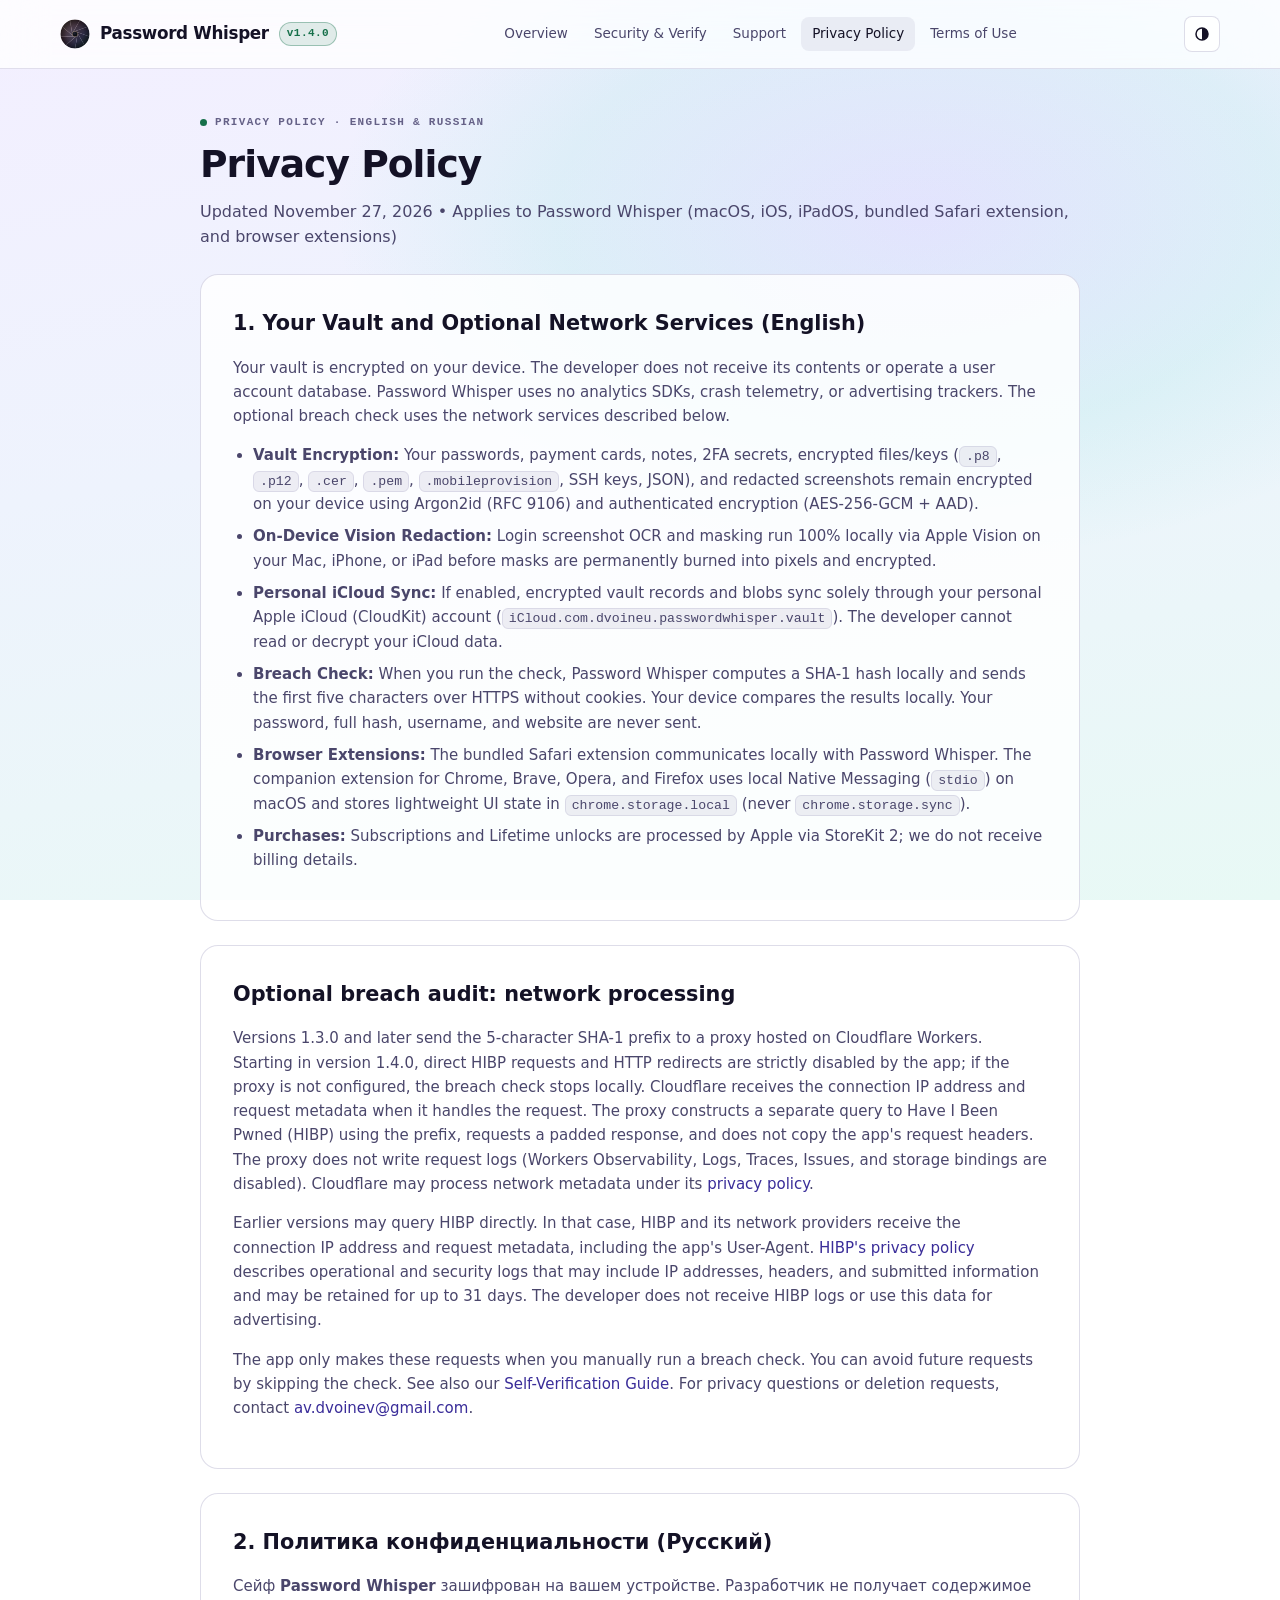
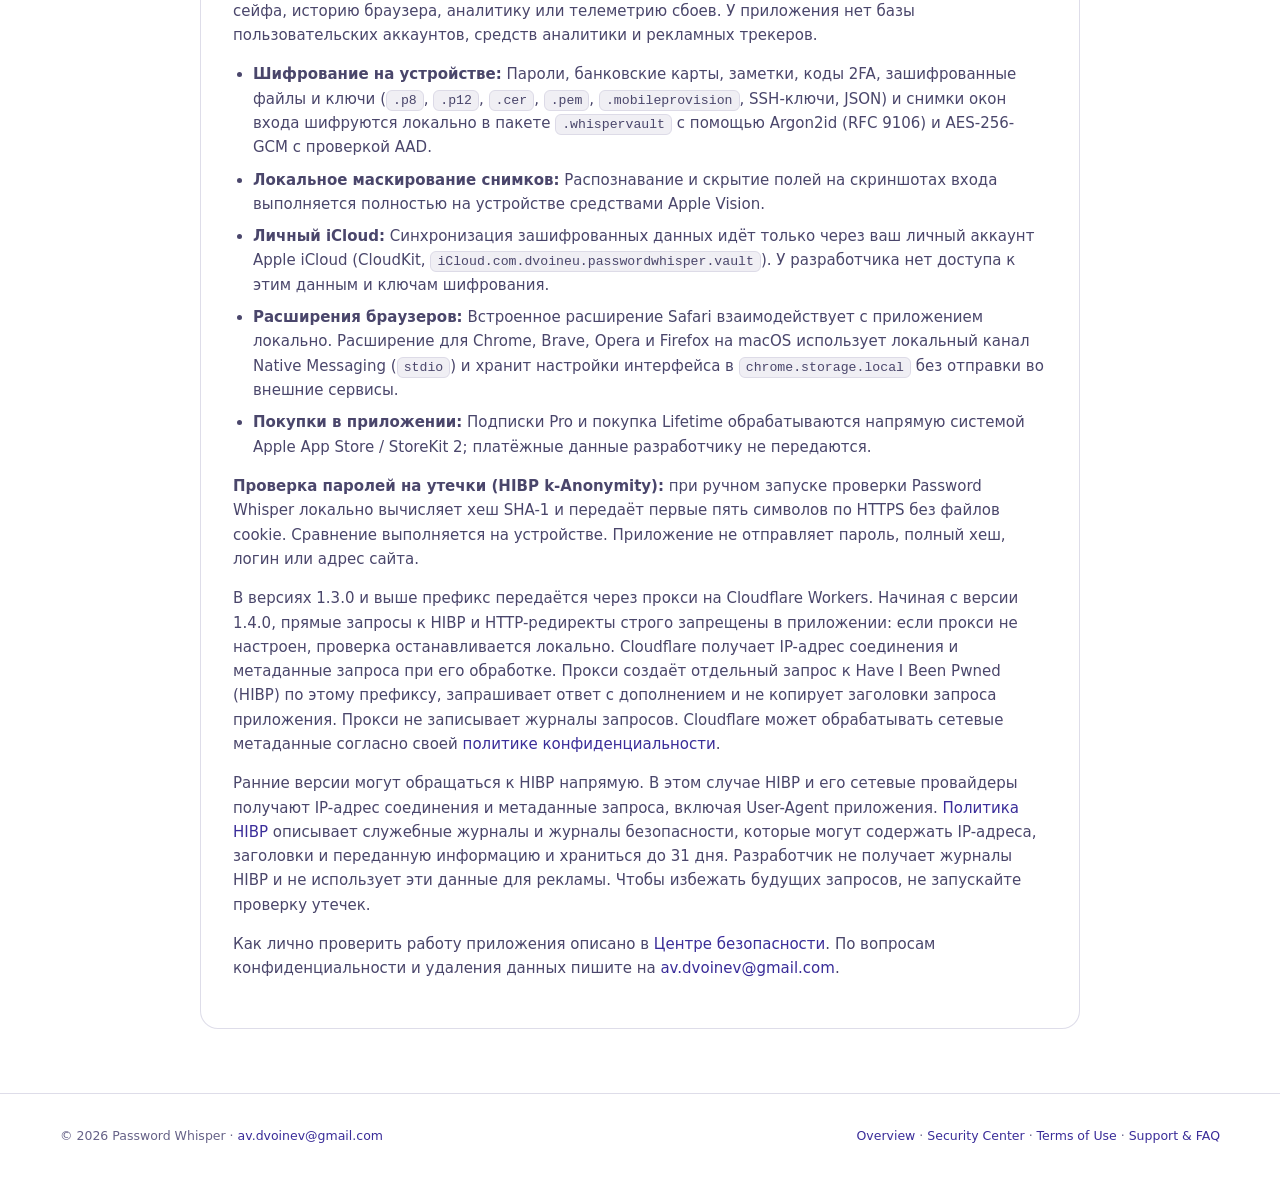
==== commit 0dce1624: "feat(site): add v1.4 strengths, market comparison, Security & Verify Center, and live demos" ====
--- a/privacy/index.html
+++ b/privacy/index.html
@@ -13,11 +13,14 @@
     } catch (e) {}
   </script>
   <title>Privacy Policy — Password Whisper</title>
+  <meta name="description" content="Zero-Knowledge Privacy Policy for Password Whisper (macOS, iOS, iPadOS, Safari, Chrome, Brave, Opera, and Firefox). Updated November 27, 2026.">
+  <link rel="canonical" href="https://dvoineu.github.io/password-whisper-site/privacy/">
   <link rel="icon" type="image/svg+xml" href="../assets/sentinel-iris.svg">
   <link rel="stylesheet" href="../style.css">
   <script src="../app.js" defer></script>
 </head>
 <body>
+  <div class="scroll-progress-bar" aria-hidden="true"></div>
   <a class="skip-link" href="#main-content">Skip to main content</a>
 
   <header class="site-header">
@@ -25,12 +28,13 @@
       <a class="brand" href="../">
         <img class="brand-mark" src="../assets/sentinel-iris.svg" alt="" width="30" height="30">
         <span>Password Whisper</span>
-        <span class="version-pill">v1.3.0</span>
+        <span class="version-pill">v1.4.0</span>
       </a>
 
       <nav aria-label="Primary navigation">
         <ul class="nav-links">
           <li><a href="../">Overview</a></li>
+          <li><a href="../security/">Security &amp; Verify</a></li>
           <li><a href="../support/">Support</a></li>
           <li><a href="./" aria-current="page">Privacy Policy</a></li>
           <li><a href="../terms/">Terms of Use</a></li>
@@ -67,42 +71,43 @@
     <section>
       <p class="eyebrow"><span class="eyebrow-dot"></span><span>PRIVACY POLICY · ENGLISH &amp; RUSSIAN</span></p>
       <h1 class="section-title">Privacy Policy</h1>
-      <p class="section-lead">Updated November 23, 2026 • Applies to Password Whisper (macOS, iOS, iPadOS, and browser extensions)</p>
+      <p class="section-lead">Updated November 27, 2026 • Applies to Password Whisper (macOS, iOS, iPadOS, bundled Safari extension, and browser extensions)</p>
     </section>
 
     <section class="doc-section">
       <h2>1. Your Vault and Optional Network Services (English)</h2>
-      <p>Your vault is encrypted on your device. The developer does not receive its contents or operate a user account database. Password Whisper uses no analytics SDKs or advertising trackers. The optional breach check uses the network services described below.</p>
+      <p>Your vault is encrypted on your device. The developer does not receive its contents or operate a user account database. Password Whisper uses no analytics SDKs, crash telemetry, or advertising trackers. The optional breach check uses the network services described below.</p>
       <ul>
-        <li><strong>Vault Encryption:</strong> Your passwords, cards, notes, 2FA secrets, and redacted screenshots remain encrypted on your device using Argon2id and authenticated encryption.</li>
-        <li><strong>On-Device Vision Redaction:</strong> Login screenshot OCR and masking run 100% locally via Apple Vision on your Mac, iPhone, or iPad.</li>
-        <li><strong>Personal iCloud Sync:</strong> If enabled, encrypted vault records sync solely through your personal Apple iCloud (CloudKit) account (<code>iCloud.com.dvoineu.passwordwhisper.vault</code>).</li>
-        <li><strong>Breach Check:</strong> When you run the check, Password Whisper sends the first five characters of a password hash over HTTPS without cookies. Your device compares the results locally. Your password, full hash, username, and website are never sent.</li>
-        <li><strong>Browser Extensions:</strong> The bundled Safari extension communicates locally with Password Whisper. The companion extension for Chrome, Brave, Opera, and Firefox uses local Native Messaging on macOS and stores UI preferences in your browser.</li>
+        <li><strong>Vault Encryption:</strong> Your passwords, payment cards, notes, 2FA secrets, encrypted files/keys (<code>.p8</code>, <code>.p12</code>, <code>.cer</code>, <code>.pem</code>, <code>.mobileprovision</code>, SSH keys, JSON), and redacted screenshots remain encrypted on your device using Argon2id (RFC 9106) and authenticated encryption (AES-256-GCM + AAD).</li>
+        <li><strong>On-Device Vision Redaction:</strong> Login screenshot OCR and masking run 100% locally via Apple Vision on your Mac, iPhone, or iPad before masks are permanently burned into pixels and encrypted.</li>
+        <li><strong>Personal iCloud Sync:</strong> If enabled, encrypted vault records and blobs sync solely through your personal Apple iCloud (CloudKit) account (<code>iCloud.com.dvoineu.passwordwhisper.vault</code>). The developer cannot read or decrypt your iCloud data.</li>
+        <li><strong>Breach Check:</strong> When you run the check, Password Whisper computes a SHA-1 hash locally and sends the first five characters over HTTPS without cookies. Your device compares the results locally. Your password, full hash, username, and website are never sent.</li>
+        <li><strong>Browser Extensions:</strong> The bundled Safari extension communicates locally with Password Whisper. The companion extension for Chrome, Brave, Opera, and Firefox uses local Native Messaging (<code>stdio</code>) on macOS and stores lightweight UI state in <code>chrome.storage.local</code> (never <code>chrome.storage.sync</code>).</li>
         <li><strong>Purchases:</strong> Subscriptions and Lifetime unlocks are processed by Apple via StoreKit 2; we do not receive billing details.</li>
       </ul>
     </section>
 
     <section class="doc-section">
       <h2>Optional breach audit: network processing</h2>
-      <p>Version 1.3.0 sends the prefix to a proxy hosted on Cloudflare Workers. Cloudflare receives the connection IP address and request metadata when it handles the request. The proxy constructs a separate query to Have I Been Pwned (HIBP) using the prefix, requests a padded response, and does not copy the app's request headers. The proxy does not write request logs. Cloudflare may process network metadata under its <a href="https://www.cloudflare.com/privacypolicy/">privacy policy</a>.</p>
+      <p>Versions 1.3.0 and later send the 5-character SHA-1 prefix to a proxy hosted on Cloudflare Workers. Starting in version 1.4.0, direct HIBP requests and HTTP redirects are strictly disabled by the app; if the proxy is not configured, the breach check stops locally. Cloudflare receives the connection IP address and request metadata when it handles the request. The proxy constructs a separate query to Have I Been Pwned (HIBP) using the prefix, requests a padded response, and does not copy the app's request headers. The proxy does not write request logs (Workers Observability, Logs, Traces, Issues, and storage bindings are disabled). Cloudflare may process network metadata under its <a href="https://www.cloudflare.com/privacypolicy/">privacy policy</a>.</p>
       <p>Earlier versions may query HIBP directly. In that case, HIBP and its network providers receive the connection IP address and request metadata, including the app's User-Agent. <a href="https://haveibeenpwned.com/privacy/">HIBP's privacy policy</a> describes operational and security logs that may include IP addresses, headers, and submitted information and may be retained for up to 31 days. The developer does not receive HIBP logs or use this data for advertising.</p>
-      <p>The app only makes these requests when you run a breach check. You can avoid future requests by skipping the check. For privacy questions or deletion requests, contact <a href="mailto:av.dvoinev@gmail.com">av.dvoinev@gmail.com</a>.</p>
+      <p>The app only makes these requests when you manually run a breach check. You can avoid future requests by skipping the check. See also our <a href="../security/#verify-yourself">Self-Verification Guide</a>. For privacy questions or deletion requests, contact <a href="mailto:av.dvoinev@gmail.com">av.dvoinev@gmail.com</a>.</p>
     </section>
 
     <section class="doc-section" lang="ru">
       <h2>2. Политика конфиденциальности (Русский)</h2>
-      <p><strong>Проверка паролей на утечки:</strong> при запуске проверки Password Whisper передаёт первые пять символов хеша пароля по HTTPS без файлов cookie. Сравнение выполняется на устройстве. Приложение не отправляет пароль, полный хеш, логин или адрес сайта.</p>
-      <p>В версии 1.3.0 префикс передаётся прокси на Cloudflare Workers. Cloudflare получает IP-адрес соединения и метаданные запроса при его обработке. Прокси создаёт отдельный запрос к Have I Been Pwned (HIBP) по этому префиксу, запрашивает ответ с дополнением и не копирует заголовки запроса приложения. Прокси не записывает журналы запросов. Cloudflare может обрабатывать сетевые метаданные согласно своей <a href="https://www.cloudflare.com/privacypolicy/">политике конфиденциальности</a>.</p>
+      <p>Сейф <strong>Password Whisper</strong> зашифрован на вашем устройстве. Разработчик не получает содержимое сейфа, историю браузера, аналитику или телеметрию сбоев. У приложения нет базы пользовательских аккаунтов, средств аналитики и рекламных трекеров.</p>
+      <ul>
+        <li><strong>Шифрование на устройстве:</strong> Пароли, банковские карты, заметки, коды 2FA, зашифрованные файлы и ключи (<code>.p8</code>, <code>.p12</code>, <code>.cer</code>, <code>.pem</code>, <code>.mobileprovision</code>, SSH-ключи, JSON) и снимки окон входа шифруются локально в пакете <code>.whispervault</code> с помощью Argon2id (RFC 9106) и AES-256-GCM с проверкой AAD.</li>
+        <li><strong>Локальное маскирование снимков:</strong> Распознавание и скрытие полей на скриншотах входа выполняется полностью на устройстве средствами Apple Vision.</li>
+        <li><strong>Личный iCloud:</strong> Синхронизация зашифрованных данных идёт только через ваш личный аккаунт Apple iCloud (CloudKit, <code>iCloud.com.dvoineu.passwordwhisper.vault</code>). У разработчика нет доступа к этим данным и ключам шифрования.</li>
+        <li><strong>Расширения браузеров:</strong> Встроенное расширение Safari взаимодействует с приложением локально. Расширение для Chrome, Brave, Opera и Firefox на macOS использует локальный канал Native Messaging (<code>stdio</code>) и хранит настройки интерфейса в <code>chrome.storage.local</code> без отправки во внешние сервисы.</li>
+        <li><strong>Покупки в приложении:</strong> Подписки Pro и покупка Lifetime обрабатываются напрямую системой Apple App Store / StoreKit 2; платёжные данные разработчику не передаются.</li>
+      </ul>
+      <p><strong>Проверка паролей на утечки (HIBP k-Anonymity):</strong> при ручном запуске проверки Password Whisper локально вычисляет хеш SHA-1 и передаёт первые пять символов по HTTPS без файлов cookie. Сравнение выполняется на устройстве. Приложение не отправляет пароль, полный хеш, логин или адрес сайта.</p>
+      <p>В версиях 1.3.0 и выше префикс передаётся через прокси на Cloudflare Workers. Начиная с версии 1.4.0, прямые запросы к HIBP и HTTP-редиректы строго запрещены в приложении: если прокси не настроен, проверка останавливается локально. Cloudflare получает IP-адрес соединения и метаданные запроса при его обработке. Прокси создаёт отдельный запрос к Have I Been Pwned (HIBP) по этому префиксу, запрашивает ответ с дополнением и не копирует заголовки запроса приложения. Прокси не записывает журналы запросов. Cloudflare может обрабатывать сетевые метаданные согласно своей <a href="https://www.cloudflare.com/privacypolicy/">политике конфиденциальности</a>.</p>
       <p>Ранние версии могут обращаться к HIBP напрямую. В этом случае HIBP и его сетевые провайдеры получают IP-адрес соединения и метаданные запроса, включая User-Agent приложения. <a href="https://haveibeenpwned.com/privacy/">Политика HIBP</a> описывает служебные журналы и журналы безопасности, которые могут содержать IP-адреса, заголовки и переданную информацию и храниться до 31 дня. Разработчик не получает журналы HIBP и не использует эти данные для рекламы. Чтобы избежать будущих запросов, не запускайте проверку утечек.</p>
-      <p>Сейф <strong>Password Whisper</strong> зашифрован на устройстве. Разработчик не получает содержимое сейфа, историю браузера или телеметрию. У приложения нет базы пользовательских аккаунтов, средств аналитики и рекламных трекеров.</p>
-      <ul>
-        <li><strong>Шифрование на устройстве:</strong> Сейф <code>.whispervault</code> шифруется локально с помощью Argon2id и AEAD. Мастер-пароль и ключи никогда не покидают устройство в пользу разработчика.</li>
-        <li><strong>Локальное маскирование снимков:</strong> Распознавание и скрытие полей на скриншотах входа выполняется полностью на устройстве средствами Apple Vision.</li>
-        <li><strong>Личный iCloud:</strong> Синхронизация зашифрованных данных идёт только через ваш личный аккаунт Apple iCloud (CloudKit).</li>
-        <li><strong>Расширения браузеров:</strong> Встроенное расширение Safari взаимодействует с приложением локально. Расширение для Chrome, Brave, Opera и Firefox взаимодействует с приложением через локальный канал Native Messaging на macOS и хранит настройки интерфейса в браузере.</li>
-      </ul>
-      <p>По вопросам конфиденциальности и удаления данных пишите на <a href="mailto:av.dvoinev@gmail.com">av.dvoinev@gmail.com</a>.</p>
+      <p>Как лично проверить работу приложения описано в <a href="../security/#verify-yourself">Центре безопасности</a>. По вопросам конфиденциальности и удаления данных пишите на <a href="mailto:av.dvoinev@gmail.com">av.dvoinev@gmail.com</a>.</p>
     </section>
   </main>
 
@@ -110,7 +115,7 @@
     <div class="container">
       <div class="footer-bottom" style="margin-top: 0; border-top: 0; padding-top: 0;">
         <span>© 2026 Password Whisper · <a href="mailto:av.dvoinev@gmail.com">av.dvoinev@gmail.com</a></span>
-        <span><a href="../">Overview</a> · <a href="../terms/">Terms of Use</a> · <a href="../support/">Support &amp; FAQ</a></span>
+        <span><a href="../">Overview</a> · <a href="../security/">Security Center</a> · <a href="../terms/">Terms of Use</a> · <a href="../support/">Support &amp; FAQ</a></span>
       </div>
     </div>
   </footer>
@@ -122,6 +127,7 @@
     </div>
     <div class="drawer-links">
       <a href="../">Overview</a>
+      <a href="../security/">Security &amp; Verify</a>
       <a href="../support/">Support</a>
       <a href="./">Privacy Policy</a>
       <a href="../terms/">Terms of Use</a>
--- a/style.css
+++ b/style.css
@@ -280,6 +280,7 @@
   border: 1px solid var(--line-subtle);
   padding: 2px 6px;
   border-radius: var(--radius-xs);
+  overflow-wrap: anywhere;
 }
 
 .sr-only {
@@ -1893,21 +1894,19 @@
   @supports ((animation-timeline: view()) and (animation-range: entry)) {
     @keyframes sentinel-reveal {
       from {
-        opacity: 0.15;
-        translate: 0 24px;
-        scale: 0.985;
+        opacity: 0.72;
+        translate: 0 14px;
       }
       to {
         opacity: 1;
         translate: 0 0;
-        scale: 1;
       }
     }
 
     .reveal {
       animation: sentinel-reveal auto linear backwards;
       animation-timeline: view();
-      animation-range: entry 0% entry 34%;
+      animation-range: entry 0% entry 18%;
     }
   }
 }
@@ -2158,3 +2157,1599 @@
   font-size: 12.5px;
   color: var(--ink-dim);
 }
+
+
+/* ==========================================================================
+   Cross-Document View Transitions & Scroll Progress Bar
+   Follows modern-web-guidance `cross-document-transitions` & `motion`
+   ========================================================================== */
+@media (prefers-reduced-motion: no-preference) {
+  @view-transition {
+    navigation: auto;
+  }
+
+  ::view-transition-old(root),
+  ::view-transition-new(root) {
+    animation-duration: 240ms;
+    animation-timing-function: var(--easing-out);
+  }
+}
+
+.scroll-progress-bar {
+  position: fixed;
+  inset-block-start: 0;
+  inset-inline: 0;
+  block-size: 2px;
+  z-index: 120;
+  background: linear-gradient(90deg, var(--coat-amber), var(--coat-teal));
+  transform-origin: 0 50%;
+  scale: 0 1;
+  pointer-events: none;
+}
+
+@media (prefers-reduced-motion: no-preference) {
+  @supports (animation-timeline: scroll()) {
+    @keyframes pw-scroll-progress {
+      from { scale: 0 1; }
+      to { scale: 1 1; }
+    }
+
+    .scroll-progress-bar {
+      animation: pw-scroll-progress linear both;
+      animation-timeline: scroll(root block);
+    }
+  }
+}
+
+/* ==========================================================================
+   Hero Trust Strip
+   ========================================================================== */
+.hero-trust-bar {
+  display: flex;
+  flex-wrap: wrap;
+  gap: 8px;
+  margin-top: var(--space-4);
+  padding-top: var(--space-4);
+  border-top: 1px solid var(--line-subtle);
+}
+
+@media (max-width: 900px) {
+  .hero-trust-bar {
+    justify-content: center;
+  }
+}
+
+.trust-chip {
+  display: inline-flex;
+  align-items: center;
+  gap: 6px;
+  padding: 5px 10px;
+  border-radius: var(--radius-xs);
+  background: var(--surface-panel);
+  border: 1px solid var(--line-subtle);
+  font-family: var(--font-mono);
+  font-size: 11px;
+  font-weight: 600;
+  color: var(--ink);
+}
+
+.trust-chip-dot {
+  width: 6px;
+  height: 6px;
+  border-radius: 50%;
+  background: var(--safe);
+  flex-shrink: 0;
+}
+
+/* ==========================================================================
+   Core Strengths ("Why Password Whisper") + Local vs Cloud Diagram (#82)
+   ========================================================================== */
+.strengths-grid {
+  display: grid;
+  grid-template-columns: repeat(12, minmax(0, 1fr));
+  gap: var(--space-4);
+}
+
+.strength-spotlight {
+  grid-column: span 12;
+  background:
+    radial-gradient(65% 90% at 92% 10%, color-mix(in srgb, var(--safe) 12%, transparent), transparent 65%),
+    var(--surface-window);
+  border: 1px solid color-mix(in srgb, var(--safe) 42%, var(--line));
+  border-radius: var(--radius-xl);
+  padding: clamp(22px, 3vw, 34px);
+  box-shadow: var(--shadow-card);
+}
+
+.spotlight-head {
+  display: flex;
+  flex-wrap: wrap;
+  align-items: flex-start;
+  justify-content: space-between;
+  gap: var(--space-4);
+  margin-bottom: var(--space-5);
+}
+
+.spotlight-head h3 {
+  font-family: var(--font-display);
+  font-size: clamp(1.35rem, 2.3vw, 1.75rem);
+  font-weight: 740;
+  letter-spacing: -0.02em;
+  line-height: 1.18;
+  margin: 0 0 var(--space-2);
+  color: var(--ink);
+  max-width: 28ch;
+}
+
+.spotlight-head p {
+  margin: 0;
+  font-size: 15px;
+  color: var(--ink-muted);
+  max-width: 64ch;
+}
+
+.arch-compare-grid {
+  display: grid;
+  grid-template-columns: repeat(2, minmax(0, 1fr));
+  gap: var(--space-4);
+}
+
+@media (max-width: 820px) {
+  .arch-compare-grid {
+    grid-template-columns: 1fr;
+  }
+}
+
+.arch-box {
+  padding: var(--space-4);
+  border-radius: var(--radius-lg);
+  background: var(--surface-panel);
+  border: 1px solid var(--line);
+}
+
+.arch-box--pw {
+  border-color: color-mix(in srgb, var(--safe) 50%, var(--line));
+  background: color-mix(in srgb, var(--safe-tint) 45%, var(--surface-panel));
+}
+
+.arch-box--saas {
+  border-color: color-mix(in srgb, var(--risk) 35%, var(--line));
+}
+
+.arch-box-header {
+  display: flex;
+  align-items: center;
+  justify-content: space-between;
+  gap: 8px;
+  margin-bottom: var(--space-3);
+}
+
+.arch-box-header h4 {
+  margin: 0;
+  font-family: var(--font-display);
+  font-size: 15px;
+  font-weight: 700;
+  color: var(--ink);
+}
+
+.arch-flow {
+  display: flex;
+  flex-wrap: wrap;
+  align-items: center;
+  gap: 8px;
+  margin: var(--space-3) 0;
+}
+
+.arch-node {
+  display: inline-flex;
+  flex-direction: column;
+  padding: 8px 11px;
+  border-radius: var(--radius-sm);
+  background: var(--surface-field);
+  border: 1px solid var(--line);
+  font-size: 12px;
+  line-height: 1.3;
+  color: var(--ink);
+}
+
+.arch-node small {
+  font-family: var(--font-mono);
+  font-size: 10px;
+  color: var(--ink-dim);
+}
+
+.arch-node--safe {
+  border-color: color-mix(in srgb, var(--safe) 45%, var(--line));
+}
+
+.arch-node--risk {
+  border-color: color-mix(in srgb, var(--risk) 45%, var(--line));
+}
+
+.arch-arrow {
+  font-family: var(--font-mono);
+  font-size: 12px;
+  color: var(--ink-dim);
+  position: relative;
+}
+
+@media (prefers-reduced-motion: no-preference) {
+  .arch-flow--animated .arch-arrow {
+    color: var(--safe);
+    animation: pw-flow-pulse 2.2s ease-in-out infinite;
+  }
+
+  @keyframes pw-flow-pulse {
+    0%, 100% { opacity: 0.45; transform: translateX(0); }
+    50% { opacity: 1; transform: translateX(2px); }
+  }
+}
+
+.arch-points {
+  list-style: none;
+  margin: var(--space-3) 0 0;
+  padding: 0;
+  display: grid;
+  gap: 6px;
+  font-size: 13.5px;
+  color: var(--ink-muted);
+}
+
+.arch-points li {
+  display: flex;
+  gap: 8px;
+  align-items: baseline;
+}
+
+.arch-points li strong {
+  color: var(--ink);
+}
+
+.strength-card {
+  grid-column: span 4;
+  display: flex;
+  flex-direction: column;
+  gap: var(--space-2);
+}
+
+.strength-card--wide {
+  grid-column: span 6;
+}
+
+@media (max-width: 960px) {
+  .strength-card,
+  .strength-card--wide {
+    grid-column: span 6;
+  }
+}
+
+@media (max-width: 640px) {
+  .strength-card,
+  .strength-card--wide {
+    grid-column: span 12;
+  }
+}
+
+.strength-stat {
+  margin-top: auto;
+  padding-top: var(--space-3);
+  border-top: 1px solid var(--line-subtle);
+  font-family: var(--font-mono);
+  font-size: 11.5px;
+  color: var(--safe);
+}
+
+/* ==========================================================================
+   Zero Data Collection Manifesto & Network Perimeter (#83)
+   ========================================================================== */
+.zero-manifesto {
+  padding: clamp(22px, 3vw, 34px);
+  border-radius: var(--radius-xl);
+  background:
+    radial-gradient(50% 80% at 10% 10%, color-mix(in srgb, var(--safe) 14%, transparent), transparent 65%),
+    var(--surface-window);
+  border: 1px solid color-mix(in srgb, var(--safe) 48%, var(--line));
+  box-shadow: var(--shadow-card);
+  margin-bottom: var(--space-5);
+}
+
+.zero-manifesto-top {
+  display: flex;
+  flex-wrap: wrap;
+  align-items: flex-start;
+  justify-content: space-between;
+  gap: var(--space-4);
+  margin-bottom: var(--space-5);
+}
+
+.zero-manifesto h3 {
+  font-family: var(--font-display);
+  font-size: clamp(1.3rem, 2.2vw, 1.7rem);
+  font-weight: 740;
+  margin: 0 0 8px;
+  color: var(--ink);
+}
+
+.zero-manifesto p {
+  margin: 0;
+  font-size: 15px;
+  color: var(--ink-muted);
+  max-width: 66ch;
+}
+
+.zero-kpis {
+  display: flex;
+  flex-wrap: wrap;
+  gap: 10px;
+}
+
+.zero-kpi {
+  padding: 10px 14px;
+  border-radius: var(--radius-md);
+  background: var(--surface-panel);
+  border: 1px solid var(--line);
+  min-width: 118px;
+}
+
+.zero-kpi strong {
+  display: block;
+  font-family: var(--font-mono);
+  font-size: 1.35rem;
+  line-height: 1.1;
+  color: var(--safe);
+}
+
+.zero-kpi span {
+  display: block;
+  font-size: 11.5px;
+  color: var(--ink-muted);
+  margin-top: 3px;
+}
+
+.network-perimeter-grid {
+  display: grid;
+  grid-template-columns: repeat(3, minmax(0, 1fr));
+  gap: var(--space-3);
+}
+
+@media (max-width: 820px) {
+  .network-perimeter-grid {
+    grid-template-columns: 1fr;
+  }
+}
+
+.perimeter-card {
+  padding: 16px;
+  border-radius: var(--radius-md);
+  background: var(--surface-panel);
+  border: 1px solid var(--line);
+}
+
+.perimeter-card h4 {
+  margin: 0 0 6px;
+  font-size: 14.5px;
+  font-weight: 700;
+  color: var(--ink);
+}
+
+.perimeter-card p {
+  margin: 0;
+  font-size: 13.5px;
+  color: var(--ink-muted);
+}
+
+/* ==========================================================================
+   Who Sees What Interactive Observer Matrix (#83)
+   ========================================================================== */
+.observer-box {
+  margin-top: var(--space-5);
+  padding: var(--space-5);
+  border-radius: var(--radius-xl);
+  background: var(--surface-window);
+  border: 1px solid var(--line);
+}
+
+.observer-roles {
+  display: flex;
+  flex-wrap: wrap;
+  gap: 8px;
+  margin-bottom: var(--space-4);
+}
+
+.observer-role-btn {
+  appearance: none;
+  border: 1px solid var(--line);
+  background: var(--surface-panel);
+  color: var(--ink-muted);
+  font-family: var(--font-text);
+  font-size: 13.5px;
+  font-weight: 600;
+  padding: 9px 14px;
+  border-radius: var(--radius-md);
+  cursor: pointer;
+  transition: background-color var(--duration-instant) ease, border-color var(--duration-instant) ease, color var(--duration-instant) ease;
+}
+
+.observer-role-btn:hover {
+  color: var(--ink);
+  background: var(--surface-raised);
+}
+
+.observer-role-btn[aria-pressed="true"] {
+  color: var(--ink);
+  border-color: var(--focus);
+  background: var(--surface-raised);
+  box-shadow: inset 0 0 0 1px var(--focus);
+}
+
+.observer-stage {
+  display: grid;
+  grid-template-columns: minmax(0, 1fr) minmax(0, 1.15fr);
+  gap: var(--space-4);
+  align-items: start;
+}
+
+@media (max-width: 820px) {
+  .observer-stage {
+    grid-template-columns: 1fr;
+  }
+}
+
+.observer-verdict {
+  padding: var(--space-4);
+  border-radius: var(--radius-md);
+  background: var(--surface-panel);
+  border: 1px solid var(--line-subtle);
+}
+
+.observer-verdict h4 {
+  margin: 8px 0 6px;
+  font-size: 1.05rem;
+  color: var(--ink);
+}
+
+.observer-verdict p {
+  margin: 0;
+  font-size: 14px;
+  color: var(--ink-muted);
+}
+
+.observer-dump {
+  margin: 0;
+  padding: 16px;
+  border-radius: var(--radius-md);
+  background: var(--surface-field);
+  border: 1px solid var(--line);
+  font-family: var(--font-mono);
+  font-size: 12px;
+  line-height: 1.55;
+  color: var(--ink);
+  overflow-x: auto;
+  white-space: pre-wrap;
+  word-break: break-word;
+}
+
+/* ==========================================================================
+   7-Layer Security Architecture & Engineering Verification (#83)
+   ========================================================================== */
+.defense-layers {
+  display: grid;
+  grid-template-columns: repeat(2, minmax(0, 1fr));
+  gap: var(--space-4);
+}
+
+@media (max-width: 820px) {
+  .defense-layers {
+    grid-template-columns: 1fr;
+  }
+}
+
+.defense-layer-card {
+  background: var(--surface-panel);
+  border: 1px solid var(--line);
+  border-radius: var(--radius-lg);
+  padding: var(--space-5);
+  display: flex;
+  flex-direction: column;
+  gap: 10px;
+}
+
+.defense-layer-card--full {
+  grid-column: 1 / -1;
+}
+
+.defense-num {
+  font-family: var(--font-mono);
+  font-size: 11px;
+  font-weight: 700;
+  letter-spacing: 0.1em;
+  color: var(--focus);
+}
+
+.defense-layer-card h3 {
+  margin: 0;
+  font-family: var(--font-display);
+  font-size: 1.12rem;
+  color: var(--ink);
+}
+
+.defense-layer-card p {
+  margin: 0;
+  font-size: 14px;
+  color: var(--ink-muted);
+}
+
+.defense-spec-line {
+  margin-top: auto;
+  padding: 10px 12px;
+  border-radius: var(--radius-sm);
+  background: var(--surface-field);
+  border: 1px solid var(--line-subtle);
+  font-family: var(--font-mono);
+  font-size: 12px;
+  color: var(--safe);
+}
+
+/* ==========================================================================
+   Interactive "Verify It Yourself" Guide + Invoker Copy Button (#84)
+   Follows modern-web-guidance `copy-button` rules:
+   - min target >= 24x24px (32x32px)
+   - .copy-tip outside button, role="status", shown via opacity (never display:none)
+   ========================================================================== */
+.verify-progress-wrap {
+  display: flex;
+  flex-wrap: wrap;
+  align-items: center;
+  justify-content: space-between;
+  gap: 12px;
+  padding: 14px 18px;
+  border-radius: var(--radius-lg);
+  background: var(--surface-panel);
+  border: 1px solid var(--line);
+  margin-bottom: var(--space-4);
+}
+
+.verify-bar-track {
+  flex: 1;
+  min-width: 160px;
+  height: 8px;
+  border-radius: var(--radius-full);
+  background: var(--surface-field);
+  border: 1px solid var(--line-subtle);
+  overflow: hidden;
+}
+
+.verify-bar-fill {
+  height: 100%;
+  width: 0%;
+  background: var(--safe);
+  border-radius: var(--radius-full);
+  transition: width 320ms var(--easing-out);
+}
+
+.verify-grid {
+  display: grid;
+  grid-template-columns: repeat(2, minmax(0, 1fr));
+  gap: var(--space-4);
+}
+
+@media (max-width: 820px) {
+  .verify-grid {
+    grid-template-columns: 1fr;
+  }
+}
+
+.verify-card {
+  background: var(--surface-panel);
+  border: 1px solid var(--line);
+  border-radius: var(--radius-lg);
+  padding: var(--space-5);
+  display: flex;
+  flex-direction: column;
+  gap: var(--space-3);
+  transition: border-color var(--duration-instant) ease;
+}
+
+.verify-card[data-checked="true"] {
+  border-color: color-mix(in srgb, var(--safe) 55%, var(--line));
+}
+
+.verify-card-head {
+  display: flex;
+  align-items: flex-start;
+  justify-content: space-between;
+  gap: 12px;
+}
+
+.verify-card-head h3 {
+  margin: 4px 0 0;
+  font-family: var(--font-display);
+  font-size: 1.05rem;
+  color: var(--ink);
+}
+
+.verify-check-btn {
+  appearance: none;
+  flex-shrink: 0;
+  display: inline-flex;
+  align-items: center;
+  gap: 6px;
+  min-inline-size: 36px;
+  min-block-size: 32px;
+  padding: 5px 10px;
+  border-radius: var(--radius-sm);
+  border: 1px solid var(--line);
+  background: var(--surface-field);
+  color: var(--ink-muted);
+  font-family: var(--font-mono);
+  font-size: 11px;
+  font-weight: 600;
+  cursor: pointer;
+}
+
+.verify-check-btn[aria-pressed="true"] {
+  background: var(--safe-tint);
+  border-color: color-mix(in srgb, var(--safe) 55%, transparent);
+  color: var(--safe);
+}
+
+.verify-trio {
+  display: grid;
+  gap: 8px;
+  font-size: 13.5px;
+  color: var(--ink-muted);
+}
+
+.verify-trio div {
+  padding: 9px 12px;
+  border-radius: var(--radius-sm);
+  background: var(--surface-field);
+  border: 1px solid var(--line-subtle);
+}
+
+.verify-trio strong {
+  display: block;
+  font-family: var(--font-mono);
+  font-size: 10.5px;
+  letter-spacing: 0.08em;
+  text-transform: uppercase;
+  color: var(--ink-dim);
+  margin-bottom: 2px;
+}
+
+.verify-trio .verify-proof {
+  border-color: color-mix(in srgb, var(--safe) 35%, var(--line-subtle));
+}
+
+.verify-trio .verify-proof strong {
+  color: var(--safe);
+}
+
+/* Copyable Terminal command blocks (`copy-button` guide) */
+.cmd-block {
+  position: relative;
+  display: flex;
+  align-items: flex-start;
+  gap: 8px;
+  padding: 12px 14px;
+  border-radius: var(--radius-md);
+  background: var(--surface-field);
+  border: 1px solid var(--line);
+}
+
+.cmd-block pre {
+  margin: 0;
+  flex: 1;
+  min-width: 0;
+  overflow-x: auto;
+  font-family: var(--font-mono);
+  font-size: 12.5px;
+  line-height: 1.5;
+  color: var(--ink);
+  padding-inline-end: 8px;
+}
+
+.cmd-block pre code {
+  border: 0;
+  background: transparent;
+  padding: 0;
+  font-size: inherit;
+}
+
+.copy {
+  position: relative;
+  flex: none;
+  display: inline-flex;
+  align-items: center;
+}
+
+.copy-button {
+  appearance: none;
+  display: inline-flex;
+  align-items: center;
+  justify-content: center;
+  min-inline-size: 32px;
+  min-block-size: 32px;
+  padding: 6px;
+  border-radius: var(--radius-sm);
+  border: 1px solid var(--line);
+  background: var(--surface-panel);
+  color: var(--ink);
+  cursor: pointer;
+  transition: background-color var(--duration-instant) ease, border-color var(--duration-instant) ease, color var(--duration-instant) ease;
+}
+
+.copy-button:hover {
+  background: var(--surface-raised);
+  border-color: var(--focus);
+}
+
+.copy-button .icon-check {
+  display: none;
+}
+
+.copy-button[data-copied] {
+  border-color: var(--safe);
+  color: var(--safe);
+}
+
+.copy-button[data-copied] .icon-copy {
+  display: none;
+}
+
+.copy-button[data-copied] .icon-check {
+  display: block;
+}
+
+.copy-button[data-failed] {
+  border-color: var(--risk);
+  color: var(--risk);
+}
+
+.copy-tip {
+  position: absolute;
+  inset-block-end: calc(100% + 6px);
+  inset-inline-end: 0;
+  padding: 4px 8px;
+  border-radius: var(--radius-xs);
+  background: var(--surface-window);
+  border: 1px solid var(--line);
+  color: var(--ink);
+  font-family: var(--font-mono);
+  font-size: 11px;
+  font-weight: 600;
+  white-space: nowrap;
+  pointer-events: none;
+  opacity: 0;
+  transition: opacity 150ms ease;
+}
+
+.copy-button[data-copied] + .copy-tip,
+.copy-button[data-failed] + .copy-tip {
+  opacity: 1;
+}
+
+/* ==========================================================================
+   Market Comparison: 1-on-1 Duel, Responsive Table & TCO Calculator (#85)
+   Follows modern-web-guidance `responsive-table` rules:
+   - tabindex="0" role="region" container-type: inline-size
+   - sticky thead & sticky tbody th
+   - @container (width < 680px) stacked cards with ::before labels
+   ========================================================================== */
+.duel-panel-grid {
+  display: grid;
+  grid-template-columns: minmax(0, 1.35fr) minmax(0, 0.65fr);
+  gap: var(--space-4);
+  align-items: start;
+}
+
+@media (max-width: 820px) {
+  .duel-panel-grid {
+    grid-template-columns: 1fr;
+  }
+}
+
+.duel-card {
+  padding: var(--space-5);
+  border-radius: var(--radius-lg);
+  background: var(--surface-panel);
+  border: 1px solid var(--line);
+}
+
+.duel-card--wins {
+  border-color: color-mix(in srgb, var(--safe) 42%, var(--line));
+}
+
+.duel-card h3 {
+  margin: 0 0 var(--space-3);
+  font-family: var(--font-display);
+  font-size: 1.15rem;
+  color: var(--ink);
+}
+
+.duel-list {
+  list-style: none;
+  margin: 0;
+  padding: 0;
+  display: grid;
+  gap: 10px;
+  font-size: 14px;
+  color: var(--ink-muted);
+}
+
+.duel-list li {
+  display: grid;
+  grid-template-columns: 22px 1fr;
+  gap: 8px;
+  align-items: start;
+}
+
+.duel-list li strong {
+  color: var(--ink);
+}
+
+.matrix-filters {
+  display: flex;
+  flex-wrap: wrap;
+  gap: 8px;
+  margin: var(--space-6) 0 var(--space-4);
+}
+
+.filter-pill-btn {
+  appearance: none;
+  border: 1px solid var(--line);
+  background: var(--surface-panel);
+  color: var(--ink-muted);
+  font-family: var(--font-text);
+  font-size: 13px;
+  font-weight: 600;
+  padding: 7px 13px;
+  border-radius: var(--radius-full);
+  cursor: pointer;
+}
+
+.filter-pill-btn[aria-pressed="true"] {
+  background: var(--bone);
+  color: var(--on-bone);
+  border-color: transparent;
+}
+
+.table-wrapper {
+  overflow: auto;
+  max-inline-size: 100%;
+  max-block-size: min(620px, 78vh);
+  container-type: inline-size;
+  border-radius: var(--radius-lg);
+  border: 1px solid var(--line);
+  background: var(--surface-panel);
+}
+
+.compare-table {
+  width: 100%;
+  border-collapse: separate;
+  border-spacing: 0;
+  font-size: 13.5px;
+  --col-pw: "Password Whisper";
+  --col-1p: "1Password";
+  --col-ap: "Apple Passwords";
+  --col-bw: "Bitwarden";
+  --col-pp: "Proton Pass";
+  --col-sb: "Strongbox / Enpass";
+}
+
+.compare-table caption {
+  text-align: left;
+  padding: 14px 16px;
+  font-family: var(--font-mono);
+  font-size: 11px;
+  letter-spacing: 0.08em;
+  text-transform: uppercase;
+  color: var(--ink-dim);
+  border-bottom: 1px solid var(--line);
+  background: var(--surface-window);
+}
+
+.compare-table thead {
+  position: sticky;
+  inset-block-start: 0;
+  z-index: 2;
+}
+
+.compare-table thead th {
+  text-align: left;
+  padding: 12px 14px;
+  background: var(--surface-window);
+  border-bottom: 1px solid var(--line);
+  font-family: var(--font-display);
+  font-size: 13px;
+  font-weight: 700;
+  color: var(--ink);
+  white-space: nowrap;
+}
+
+.compare-table thead th:first-child {
+  position: sticky;
+  inset-inline-start: 0;
+  z-index: 3;
+}
+
+.compare-table tbody th {
+  position: sticky;
+  inset-inline-start: 0;
+  z-index: 1;
+  text-align: left;
+  padding: 12px 14px;
+  background: var(--surface-panel);
+  border-bottom: 1px solid var(--line-subtle);
+  font-weight: 600;
+  color: var(--ink);
+  min-inline-size: 190px;
+}
+
+.compare-table tbody td {
+  padding: 12px 14px;
+  border-bottom: 1px solid var(--line-subtle);
+  color: var(--ink-muted);
+  vertical-align: top;
+}
+
+.compare-table .col-pw {
+  background: color-mix(in srgb, var(--safe-tint) 65%, var(--surface-panel));
+  color: var(--ink);
+  font-weight: 600;
+}
+
+.compare-table thead .col-pw {
+  background: color-mix(in srgb, var(--safe-tint) 90%, var(--surface-window));
+  color: var(--safe);
+}
+
+.compare-table tr[hidden] {
+  display: none;
+}
+
+.cmp-badge {
+  display: inline-flex;
+  align-items: center;
+  gap: 5px;
+  font-size: 12.5px;
+  line-height: 1.35;
+}
+
+.cmp-badge--yes { color: var(--safe); font-weight: 600; }
+.cmp-badge--mid { color: var(--warn); }
+.cmp-badge--no { color: var(--ink-dim); }
+
+@container (width < 680px) {
+  .compare-table,
+  .compare-table thead,
+  .compare-table tbody,
+  .compare-table tr,
+  .compare-table th,
+  .compare-table td {
+    display: block;
+  }
+
+  .compare-table thead {
+    display: none;
+  }
+
+  .compare-table tbody tr {
+    margin: 12px;
+    border: 1px solid var(--line);
+    border-radius: var(--radius-md);
+    overflow: hidden;
+    background: var(--surface-panel);
+  }
+
+  .compare-table tbody th {
+    position: sticky;
+    inset-block-start: 0;
+    z-index: 2;
+    background: var(--surface-window);
+    border-bottom: 1px solid var(--line);
+    min-inline-size: 0;
+  }
+
+  .compare-table tbody td {
+    display: flex;
+    justify-content: space-between;
+    gap: 12px;
+    text-align: right;
+    padding: 9px 12px;
+  }
+
+  .compare-table tbody td::before {
+    font-family: var(--font-mono);
+    font-size: 11px;
+    font-weight: 600;
+    color: var(--ink-dim);
+    text-align: left;
+    flex-shrink: 0;
+  }
+
+  .compare-table td:nth-child(2)::before { content: var(--col-pw) ": "; color: var(--safe); }
+  .compare-table td:nth-child(3)::before { content: var(--col-1p) ": "; }
+  .compare-table td:nth-child(4)::before { content: var(--col-ap) ": "; }
+  .compare-table td:nth-child(5)::before { content: var(--col-bw) ": "; }
+  .compare-table td:nth-child(6)::before { content: var(--col-pp) ": "; }
+  .compare-table td:nth-child(7)::before { content: var(--col-sb) ": "; }
+}
+
+/* Interactive TCO Calculator */
+.tco-box {
+  margin-top: var(--space-6);
+  padding: clamp(20px, 3vw, 30px);
+  border-radius: var(--radius-xl);
+  background: var(--surface-window);
+  border: 1px solid var(--line);
+}
+
+.tco-header {
+  display: flex;
+  flex-wrap: wrap;
+  align-items: center;
+  justify-content: space-between;
+  gap: var(--space-4);
+  margin-bottom: var(--space-5);
+}
+
+.tco-controls {
+  display: flex;
+  flex-wrap: wrap;
+  gap: 10px;
+}
+
+.tco-bars {
+  display: grid;
+  gap: 12px;
+}
+
+.tco-bar-row {
+  display: grid;
+  grid-template-columns: minmax(150px, 210px) 1fr auto;
+  align-items: center;
+  gap: 12px;
+}
+
+@media (max-width: 600px) {
+  .tco-bar-row {
+    grid-template-columns: 1fr auto;
+  }
+  .tco-bar-track {
+    grid-column: 1 / -1;
+    order: 3;
+  }
+}
+
+.tco-bar-name {
+  font-size: 13.5px;
+  font-weight: 600;
+  color: var(--ink);
+}
+
+.tco-bar-name small {
+  display: block;
+  font-weight: 400;
+  font-size: 11.5px;
+  color: var(--ink-dim);
+}
+
+.tco-bar-track {
+  height: 14px;
+  border-radius: var(--radius-full);
+  background: var(--surface-field);
+  border: 1px solid var(--line-subtle);
+  overflow: hidden;
+}
+
+.tco-bar-fill {
+  height: 100%;
+  border-radius: var(--radius-full);
+  background: var(--ink-dim);
+  transition: width 420ms var(--easing-out);
+}
+
+.tco-bar-row--pw .tco-bar-fill {
+  background: var(--safe);
+}
+
+.tco-bar-row--life .tco-bar-fill {
+  background: linear-gradient(90deg, var(--coat-amber), var(--safe));
+}
+
+.tco-bar-val {
+  font-family: var(--font-mono);
+  font-size: 13.5px;
+  font-weight: 700;
+  color: var(--ink);
+  min-width: 72px;
+  text-align: right;
+}
+
+.tco-savings-callout {
+  margin-top: var(--space-4);
+  padding: 14px 16px;
+  border-radius: var(--radius-md);
+  background: var(--safe-tint);
+  border: 1px solid color-mix(in srgb, var(--safe) 38%, transparent);
+  display: flex;
+  flex-wrap: wrap;
+  align-items: center;
+  justify-content: space-between;
+  gap: 10px;
+  font-size: 14px;
+  color: var(--ink);
+}
+
+/* ==========================================================================
+   Interactive Presentations & Live Simulators (#86)
+   1) Visual Context Before/After Slider
+   2) Live Zero-Knowledge Web Crypto Visualizer
+   3) 5-Slide Product Storyboard with Pause/Play (WCAG 2.2.2)
+   ========================================================================== */
+.compare-slider-wrap {
+  margin-top: var(--space-5);
+  border-radius: var(--radius-xl);
+  background: var(--surface-window);
+  border: 1px solid var(--line);
+  overflow: hidden;
+  box-shadow: var(--shadow-card);
+}
+
+.compare-slider-bar {
+  display: flex;
+  flex-wrap: wrap;
+  align-items: center;
+  justify-content: space-between;
+  gap: 10px;
+  padding: 12px 16px;
+  background: var(--surface-panel);
+  border-bottom: 1px solid var(--line);
+}
+
+.compare-slider-stage {
+  position: relative;
+  min-height: 290px;
+  user-select: none;
+  overflow: hidden;
+  background: var(--surface-ink);
+  --split: 50%;
+}
+
+.compare-pane {
+  padding: clamp(18px, 3vw, 28px);
+}
+
+.compare-pane--after {
+  position: relative;
+  z-index: 1;
+}
+
+.compare-pane--before {
+  position: absolute;
+  inset: 0;
+  z-index: 2;
+  background: var(--surface-window);
+  clip-path: inset(0 calc(100% - var(--split)) 0 0);
+}
+
+.compare-divider {
+  position: absolute;
+  inset-block: 0;
+  inset-inline-start: var(--split);
+  width: 2px;
+  background: var(--coat-amber);
+  z-index: 3;
+  pointer-events: none;
+  transform: translateX(-1px);
+}
+
+.compare-handle {
+  position: absolute;
+  top: 50%;
+  left: 50%;
+  transform: translate(-50%, -50%);
+  width: 34px;
+  height: 34px;
+  border-radius: 50%;
+  background: var(--surface-window);
+  border: 2px solid var(--coat-amber);
+  color: var(--coat-amber);
+  display: grid;
+  place-items: center;
+  font-family: var(--font-mono);
+  font-size: 12px;
+  font-weight: 700;
+  box-shadow: 0 6px 18px rgba(0, 0, 0, 0.45);
+}
+
+.compare-range {
+  position: absolute;
+  inset: 0;
+  width: 100%;
+  height: 100%;
+  margin: 0;
+  opacity: 0;
+  z-index: 4;
+  cursor: ew-resize;
+}
+
+.compare-range:focus-visible + .compare-divider .compare-handle {
+  outline: 3px solid var(--focus);
+  outline-offset: 2px;
+}
+
+.mock-popup-list {
+  max-width: 560px;
+  margin-inline: auto;
+  display: grid;
+  gap: 10px;
+}
+
+.mock-popup-row {
+  display: grid;
+  grid-template-columns: 1fr auto;
+  align-items: center;
+  gap: 12px;
+  padding: 12px 14px;
+  border-radius: var(--radius-md);
+  background: var(--surface-panel);
+  border: 1px solid var(--line);
+}
+
+.mock-popup-row--visual {
+  grid-template-columns: 112px 1fr auto;
+  border-color: color-mix(in srgb, var(--safe) 40%, var(--line));
+}
+
+@media (max-width: 560px) {
+  .mock-popup-row--visual {
+    grid-template-columns: 84px 1fr;
+  }
+  .mock-popup-row--visual .chip {
+    grid-column: 1 / -1;
+    justify-self: start;
+  }
+}
+
+.mock-thumb {
+  height: 58px;
+  border-radius: var(--radius-sm);
+  background: #141925;
+  border: 1px solid rgba(255, 255, 255, 0.14);
+  padding: 7px 8px;
+  display: flex;
+  flex-direction: column;
+  justify-content: space-between;
+}
+
+.mock-thumb-bar {
+  height: 6px;
+  border-radius: 3px;
+  background: rgba(255, 255, 255, 0.16);
+}
+
+.mock-thumb-mask {
+  height: 12px;
+  border-radius: 3px;
+  border: 1px solid var(--coat-amber);
+  background: repeating-linear-gradient(-45deg, #1b202e, #1b202e 4px, #2b3244 4px, #2b3244 8px);
+}
+
+/* Live Web Crypto Zero-Knowledge Visualizer */
+.crypto-lab {
+  display: grid;
+  grid-template-columns: minmax(0, 0.88fr) minmax(0, 1.12fr);
+  gap: var(--space-5);
+  padding: clamp(20px, 3vw, 28px);
+  border-radius: var(--radius-xl);
+  background: var(--surface-window);
+  border: 1px solid var(--line);
+}
+
+@media (max-width: 860px) {
+  .crypto-lab {
+    grid-template-columns: 1fr;
+  }
+}
+
+.crypto-field-group {
+  display: grid;
+  gap: 12px;
+}
+
+.crypto-label {
+  display: grid;
+  gap: 5px;
+  font-size: 12.5px;
+  font-weight: 600;
+  color: var(--ink-muted);
+}
+
+.crypto-input {
+  width: 100%;
+  padding: 10px 12px;
+  border-radius: var(--radius-md);
+  border: 1px solid var(--line);
+  background: var(--surface-field);
+  color: var(--ink);
+  font-family: var(--font-mono);
+  font-size: 13.5px;
+}
+
+.hibp-hash-box {
+  padding: 14px;
+  border-radius: var(--radius-md);
+  background: var(--surface-field);
+  border: 1px solid var(--line);
+  font-family: var(--font-mono);
+  font-size: 13px;
+  word-break: break-all;
+}
+
+.hibp-prefix {
+  color: var(--safe);
+  background: var(--safe-tint);
+  padding: 2px 5px;
+  border-radius: 4px;
+  font-weight: 700;
+}
+
+.hibp-suffix {
+  color: var(--ink-dim);
+  text-decoration: line-through;
+  opacity: 0.72;
+}
+
+/* 5-Slide Product Storyboard Presentation */
+.storyboard {
+  padding: clamp(20px, 3vw, 28px);
+  border-radius: var(--radius-xl);
+  background: var(--surface-window);
+  border: 1px solid var(--line);
+  box-shadow: var(--shadow-window);
+}
+
+.storyboard-top {
+  display: flex;
+  flex-wrap: wrap;
+  align-items: center;
+  justify-content: space-between;
+  gap: 12px;
+  margin-bottom: var(--space-4);
+}
+
+.storyboard-pills {
+  display: flex;
+  flex-wrap: wrap;
+  gap: 6px;
+}
+
+.storyboard-pill {
+  appearance: none;
+  border: 1px solid var(--line);
+  background: var(--surface-panel);
+  color: var(--ink-muted);
+  font-family: var(--font-mono);
+  font-size: 11.5px;
+  font-weight: 600;
+  padding: 6px 11px;
+  border-radius: var(--radius-full);
+  cursor: pointer;
+}
+
+.storyboard-pill[aria-current="step"] {
+  background: var(--bone);
+  color: var(--on-bone);
+  border-color: transparent;
+}
+
+.storyboard-stage {
+  display: grid;
+  grid-template-columns: minmax(0, 1fr) minmax(0, 1.05fr);
+  gap: var(--space-5);
+  align-items: center;
+  padding: var(--space-5);
+  border-radius: var(--radius-lg);
+  background: var(--surface-panel);
+  border: 1px solid var(--line-subtle);
+  min-height: 250px;
+}
+
+@media (max-width: 820px) {
+  .storyboard-stage {
+    grid-template-columns: 1fr;
+  }
+}
+
+.storyboard-visual {
+  padding: 18px;
+  border-radius: var(--radius-md);
+  background: var(--surface-field);
+  border: 1px solid var(--line);
+  font-family: var(--font-mono);
+  font-size: 12.5px;
+  color: var(--ink);
+  min-height: 180px;
+  display: flex;
+  flex-direction: column;
+  justify-content: center;
+  gap: 10px;
+}
+
+/* ==========================================================================
+   Role Scenarios & 2-Minute Migration Wizard (#87)
+   ========================================================================== */
+.persona-grid {
+  display: grid;
+  grid-template-columns: repeat(2, minmax(0, 1fr));
+  gap: var(--space-4);
+}
+
+@media (max-width: 780px) {
+  .persona-grid {
+    grid-template-columns: 1fr;
+  }
+}
+
+.persona-card {
+  background: var(--surface-panel);
+  border: 1px solid var(--line);
+  border-radius: var(--radius-lg);
+  padding: var(--space-5);
+}
+
+.migration-box {
+  margin-top: var(--space-6);
+  padding: clamp(20px, 3vw, 28px);
+  border-radius: var(--radius-xl);
+  background: var(--surface-window);
+  border: 1px solid var(--line);
+}
+
+.monogram-row {
+  display: flex;
+  flex-wrap: wrap;
+  gap: 8px;
+  margin: var(--space-4) 0;
+}
+
+.monogram-btn {
+  appearance: none;
+  display: inline-flex;
+  align-items: center;
+  gap: 8px;
+  padding: 8px 13px;
+  border-radius: var(--radius-md);
+  border: 1px solid var(--line);
+  background: var(--surface-panel);
+  color: var(--ink-muted);
+  font-size: 13.5px;
+  font-weight: 600;
+  cursor: pointer;
+}
+
+.monogram-badge {
+  display: inline-grid;
+  place-items: center;
+  width: 24px;
+  height: 24px;
+  border-radius: 6px;
+  background: var(--surface-field);
+  border: 1px solid var(--line);
+  font-family: var(--font-mono);
+  font-size: 11px;
+  font-weight: 700;
+  color: var(--ink);
+}
+
+.monogram-btn[aria-pressed="true"] {
+  border-color: var(--focus);
+  background: var(--surface-raised);
+  color: var(--ink);
+}
+
+.monogram-btn[aria-pressed="true"] .monogram-badge {
+  background: var(--bone);
+  color: var(--on-bone);
+  border-color: transparent;
+}
+
+
+/* ==========================================================================
+   QA Hardening: Zero Mobile Overflow + Opaque Sticky Table Surfaces (All 3 Themes)
+   ========================================================================== */
+:root {
+  --sticky-head-bg: #1b1e26;
+  --sticky-cell-bg: #252a33;
+  --sticky-pw-bg: #1f2e2b;
+  --sticky-pw-head-bg: #1d312c;
+}
+
+@media (prefers-color-scheme: light) {
+  :root:not(:has(> head > meta[name="color-scheme"][content="dark"])) {
+    --sticky-head-bg: #f1effb;
+    --sticky-cell-bg: #faf9fe;
+    --sticky-pw-bg: #e8f5ef;
+    --sticky-pw-head-bg: #def1e8;
+  }
+}
+
+:root:has(> head > meta[name="color-scheme"][content="light"]) {
+  --sticky-head-bg: #f1effb;
+  --sticky-cell-bg: #faf9fe;
+  --sticky-pw-bg: #e8f5ef;
+  --sticky-pw-head-bg: #def1e8;
+}
+
+:root[data-sentinel-theme="dusk"] {
+  --sticky-head-bg: #261e4e;
+  --sticky-cell-bg: #2c2357;
+  --sticky-pw-bg: #243852;
+  --sticky-pw-head-bg: #203954;
+}
+
+/* Prevent any Grid/Flex child, <pre>, or long <code> from forcing horizontal overflow */
+.card,
+.strength-spotlight,
+.zero-manifesto,
+.perimeter-card,
+.observer-box,
+.observer-stage > *,
+.defense-layer-card,
+.verify-card,
+.verify-trio > div,
+.duel-card,
+.crypto-lab > *,
+.storyboard-stage > *,
+.persona-card,
+.migration-box,
+.tab-panels-stack > [role="tabpanel"],
+.tab-panel-inner {
+  min-width: 0;
+  max-width: 100%;
+}
+
+.defense-spec-line {
+  overflow-wrap: anywhere;
+  word-break: break-word;
+}
+
+.cmd-block {
+  min-width: 0;
+  max-width: 100%;
+  overflow: hidden;
+}
+
+.cmd-block pre {
+  max-width: 100%;
+  overflow-x: auto;
+  white-space: pre;
+}
+
+/* Opaque sticky backgrounds so scrolled comparison rows never bleed through */
+.compare-table caption,
+.compare-table thead th {
+  background: var(--sticky-head-bg);
+}
+
+.compare-table tbody th {
+  background: var(--sticky-cell-bg);
+}
+
+.compare-table .col-pw {
+  background: var(--sticky-pw-bg);
+}
+
+.compare-table thead .col-pw {
+  background: var(--sticky-pw-head-bg);
+}
+
+/* On narrow mobile screens, stacked cards flow naturally without a trapped inner vertical scrollbar */
+@media (max-width: 720px) {
+  .table-wrapper {
+    max-block-size: none;
+    overflow: visible;
+  }
+}
